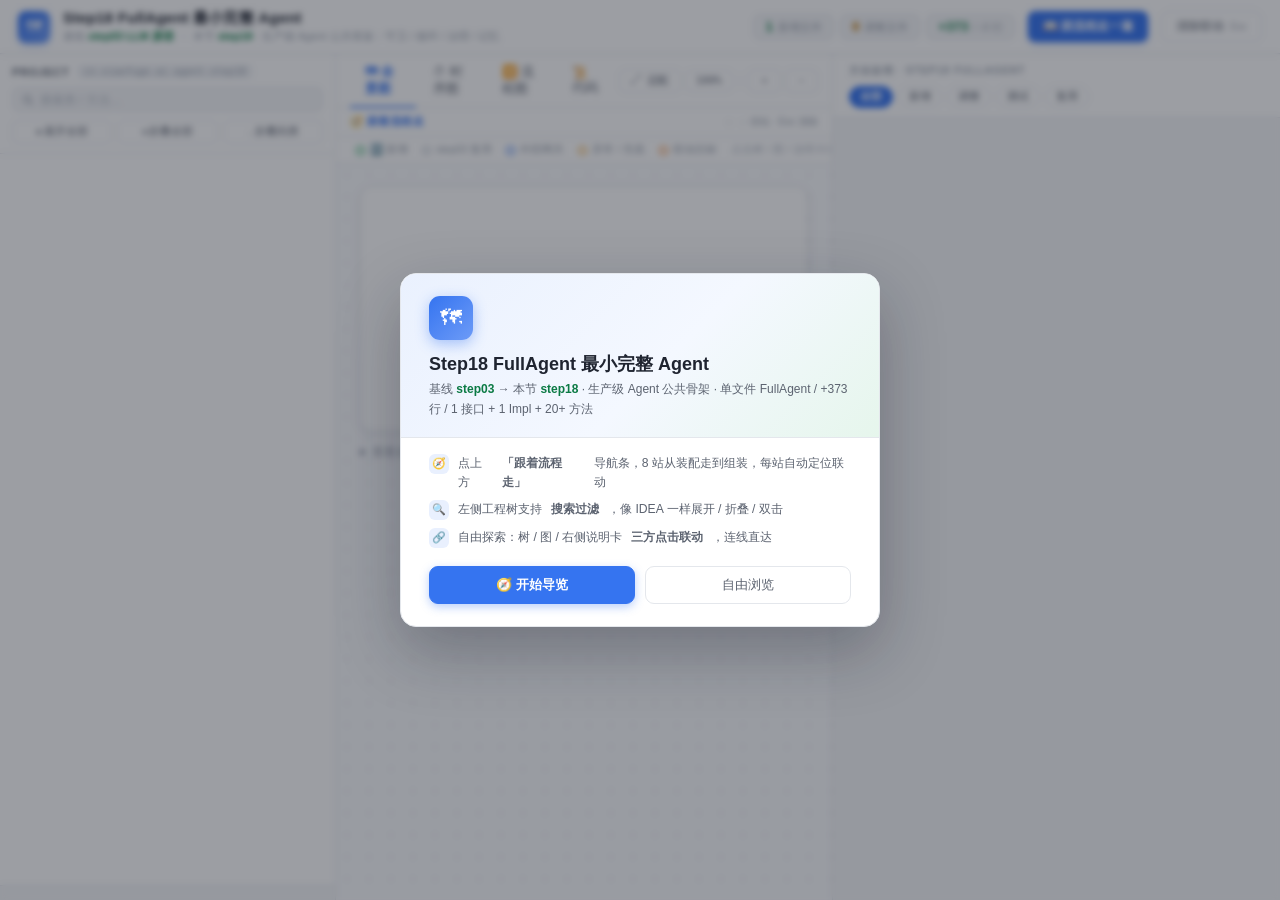
==== docs/code-map/step18-full-agent/step18-full-agent.html @ 9cdf01f9 "feat: 第17节 上下文" ====
<!DOCTYPE html>
<html lang="zh-CN">
<head>
<meta charset="UTF-8">
<meta name="viewport" content="width=device-width, initial-scale=1.0">
<title>Step18 FullAgent · 最小完整 Agent 代码地图</title>
<style>
  :root {
    --bg: #f5f6f8;
    --panel: #ffffff;
    --border: #e4e7ec;
    --border-2: #d3d8e0;
    --text: #1f2430;
    --text-2: #5c6370;
    --text-3: #99a1ad;
    --accent: #3574f0;
    --accent-deep: #2456c4;
    --accent-soft: #e9f0fe;
    --green: #1a9e5c;
    --green-deep: #0b7a44;
    --green-soft: #e6f6ec;
    --amber: #c07a0a;
    --amber-soft: #fdf3e0;
    --gray: #8a93a3;
    --gray-soft: #f1f3f6;
    --red: #d64550;
    --purple: #7a5af8;
    --orange: #f0842c;
    --shadow-sm: 0 1px 2px rgba(16,24,40,.05);
    --shadow-md: 0 2px 10px rgba(16,24,40,.08);
    --tree-w: 336px;
    --doc-w: 448px;
    --mono: "JetBrains Mono", "SF Mono", Menlo, Consolas, monospace;
    --sans: -apple-system, "PingFang SC", "Hiragino Sans GB", "Microsoft YaHei", "Segoe UI", sans-serif;
  }
  * { box-sizing: border-box; margin: 0; padding: 0; }
  html, body { height: 100%; }
  body { font-family: var(--sans); background: var(--bg); color: var(--text);
    font-size: 13px; overflow: hidden; }

  ::-webkit-scrollbar { width: 10px; height: 10px; }
  ::-webkit-scrollbar-track { background: transparent; }
  ::-webkit-scrollbar-thumb { background: #d0d5dd; border-radius: 8px;
    border: 2px solid transparent; background-clip: content-box; }
  ::-webkit-scrollbar-thumb:hover { background: #b9c0ca; border: 2px solid transparent;
    background-clip: content-box; }

  /* ══════════ 顶栏 ══════════ */
  header {
    height: 54px; display: flex; align-items: center; gap: 13px; padding: 0 18px;
    background: var(--panel); border-bottom: 1px solid var(--border);
    box-shadow: var(--shadow-sm); z-index: 60; position: relative;
  }
  .logo {
    width: 32px; height: 32px; border-radius: 8px; flex: none;
    background: linear-gradient(135deg, #3574f0 0%, #6d9bf7 100%);
    display: flex; align-items: center; justify-content: center; color: #fff; font-size: 16px;
    box-shadow: 0 2px 6px rgba(53,116,240,.35);
  }
  .title-block h1 { font-size: 15px; font-weight: 700; letter-spacing: .2px; line-height: 1.2; }
  .title-block p { font-size: 11px; color: var(--text-3); margin-top: 2px; }
  .title-block p b { color: var(--green-deep); font-weight: 600; }
  .title-block p i { font-style: normal; color: #c2c8d1; margin: 0 4px; }
  .stats { margin-left: auto; display: flex; align-items: center; gap: 6px; }
  .stat { display: flex; align-items: baseline; gap: 5px; padding: 4px 11px; white-space: nowrap;
    background: var(--bg); border: 1px solid var(--border); border-radius: 7px; }
  .stat .num { font-family: var(--mono); font-size: 12.5px; font-weight: 700; color: var(--green-deep); }
  .stat .num.amber { color: var(--amber); }
  .stat .lbl { font-size: 10.5px; color: var(--text-3); }
  .hbtn {
    font-size: 12px; padding: 6px 14px; border-radius: 7px; cursor: pointer;
    border: 1px solid var(--border); background: var(--panel); color: var(--text-2);
    transition: all .15s; white-space: nowrap; font-family: var(--sans);
  }
  .hbtn:hover { border-color: var(--accent); color: var(--accent); background: var(--accent-soft); }
  .hbtn.primary { background: var(--accent); border-color: var(--accent); color: #fff;
    font-weight: 600; box-shadow: 0 2px 6px rgba(53,116,240,.3); }
  .hbtn.primary:hover { background: var(--accent-deep); border-color: var(--accent-deep); color: #fff; }
  .hbtn .key { opacity: .55; font-size: 10px; margin-left: 3px; }

  /* ══════════ 三栏舞台 ══════════ */
  .stage {
    position: relative; display: grid;
    grid-template-columns: var(--tree-w) minmax(0, 1fr) var(--doc-w);
    height: calc(100% - 54px);
  }
  #linkLayer {
    position: absolute; inset: 0; width: 100%; height: 100%;
    pointer-events: none; z-index: 50; overflow: visible;
  }
  #linkLayer path.lk { fill: none; stroke: url(#lkgrad); stroke-width: 2.2;
    stroke-linecap: round; stroke-dasharray: 6 6; animation: dashmove 1.1s linear infinite;
    filter: drop-shadow(0 1px 2px rgba(53,116,240,.25)); }
  #linkLayer circle.src-dot { fill: var(--accent); stroke: #fff; stroke-width: 1.6; }
  @keyframes dashmove { to { stroke-dashoffset: -12; } }

  /* ══════════ 左侧：IDEA 风格工程树 ══════════ */
  #treePanel { background: var(--panel); border-right: 1px solid var(--border);
    display: flex; flex-direction: column; overflow: hidden; }
  .tree-head { flex: none; padding: 10px 12px 9px; border-bottom: 1px solid var(--border);
    background: var(--panel); }
  .tree-title { display: flex; align-items: center; gap: 7px; font-size: 11px; font-weight: 700;
    color: var(--text-2); letter-spacing: .8px; text-transform: uppercase; }
  .tree-title .proj { font-family: var(--mono); font-size: 10px; letter-spacing: 0;
    text-transform: none; color: var(--text-3); font-weight: 400;
    background: var(--gray-soft); border-radius: 5px; padding: 2px 7px; }
  .tree-search { display: flex; align-items: center; gap: 6px; margin-top: 8px;
    border: 1px solid var(--border); border-radius: 7px; padding: 4.5px 9px;
    background: var(--bg); transition: all .15s; }
  .tree-search:focus-within { border-color: var(--accent); background: #fff;
    box-shadow: 0 0 0 3px rgba(53,116,240,.12); }
  .tree-search svg { flex: none; color: var(--text-3); }
  .tree-search input { flex: 1; min-width: 0; border: none; outline: none; background: transparent;
    font-size: 12px; color: var(--text); font-family: var(--sans); }
  .tree-search input::placeholder { color: #b3bac4; }
  .tree-search .cnt { flex: none; font-family: var(--mono); font-size: 9.5px; color: var(--text-3); }
  .tree-tools { display: flex; gap: 5px; margin-top: 8px; }
  .ttool { flex: 1; text-align: center; font-size: 10.5px; padding: 4px 0; border-radius: 6px;
    border: 1px solid var(--border); background: var(--panel); color: var(--text-2);
    cursor: pointer; transition: all .12s; white-space: nowrap; }
  .ttool:hover { border-color: var(--accent); color: var(--accent); background: var(--accent-soft); }
  .ttool:active { transform: scale(.97); }

  #tree { flex: 1; overflow: auto; padding: 6px 6px 20px; }
  .tnode {
    display: flex; align-items: center; gap: 5px; height: 25px; padding: 0 7px;
    border-radius: 5px; cursor: pointer; user-select: none; color: var(--text);
    line-height: 1; position: relative; font-size: 12px; transition: background .1s;
  }
  .tnode:hover { background: #eef3fa; }
  .tnode.active { background: #d6e5fb; box-shadow: inset 0 0 0 1px #9dbdf2; }
  .tnode.active .name { font-weight: 600; color: #17407e; }
  .chev { flex: none; width: 14px; height: 14px; color: #a2a9b3;
    display: flex; align-items: center; justify-content: center;
    transition: transform .18s ease, color .12s; border-radius: 3px; }
  .chev:hover { background: #dce8fa; color: var(--accent); }
  .chev.hidden { visibility: hidden; pointer-events: none; }
  .tbranch.closed > .tnode .chev { transform: rotate(-90deg); }
  .tbranch { position: relative; }
  .tbranch.fhide { display: none; }
  .tkids-wrap { position: relative; margin-left: 12px; padding-left: 7px;
    display: grid; grid-template-rows: 1fr; transition: grid-template-rows .2s ease; }
  .tkids-wrap::before { content: ''; position: absolute; left: 3px; top: 0; bottom: 4px;
    width: 1px; background: linear-gradient(180deg, #dce1e9 60%, #f0f2f5); }
  .tbranch.closed > .tkids-wrap { grid-template-rows: 0fr; }
  .tkids-inner { overflow: hidden; min-height: 0; }
  .kico { flex: none; width: 15px; height: 15px; display: inline-flex;
    align-items: center; justify-content: center;
    filter: drop-shadow(0 .5px .5px rgba(20,30,50,.12)); }
  .tnode .name { flex: 1 1 auto; min-width: 0; overflow: hidden;
    text-overflow: ellipsis; white-space: nowrap; font-size: 12px; }
  .tnode .name.mono { font-family: var(--mono); font-size: 10.5px; letter-spacing: -.1px; }
  .tnode .name.m-new { color: var(--green-deep); }
  .tnode .name.mod-name { color: var(--amber); }
  .tnode.dim .name, .tnode.dim .name.mono { color: #a5acb6; }
  .tnode .name mark { background: #ffe58a; color: inherit; border-radius: 2px; padding: 0 1px; }
  .tnode .kids-n { flex: none; font-family: var(--mono); font-size: 8.5px; color: #a8afba;
    background: var(--gray-soft); border-radius: 8px; padding: 1.5px 6px; display: none; }
  .tbranch.closed > .tnode .kids-n { display: inline-block; }
  .badge { flex: none; font-size: 9px; font-weight: 600; padding: 1.5px 5.5px;
    border-radius: 4px; line-height: 1.25; letter-spacing: .5px;
    border: 1px solid transparent; }
  .badge.new { color: var(--green-deep); border-color: #b7e3c9; background: #f0faf4; }
  .badge.mod { color: var(--amber); border-color: #eed7ae; background: #fdf8ec; }
  .badge.old { color: #97a0ab; border-color: #d9dde3; background: #f7f8fa; }
  .tree-foot { flex: none; display: flex; align-items: center; gap: 12px;
    padding: 7px 14px; border-top: 1px solid var(--border); background: var(--bg);
    font-size: 10.5px; color: var(--text-2); }
  .tree-foot b { font-family: var(--mono); font-weight: 700; }
  .tree-foot .fn { display: inline-flex; align-items: center; gap: 5px; }
  .tree-foot .fdot { width: 7px; height: 7px; border-radius: 50%; display: inline-block; }

  /* ══════════ 中间：图区 ══════════ */
  #center { display: flex; flex-direction: column; overflow: hidden; background: #fafbfd; }
  .tabs { display: flex; align-items: center; gap: 2px; padding: 0 14px; flex: none;
    background: var(--panel); border-bottom: 1px solid var(--border); }
  .tab { padding: 10px 15px 8px; cursor: pointer; font-size: 12.5px; color: var(--text-2);
    border-bottom: 2px solid transparent; margin-bottom: -1px; transition: color .15s; }
  .tab:hover { color: var(--text); }
  .tab.on { color: var(--accent); border-bottom-color: var(--accent); font-weight: 600; }
  .zctl { margin-left: auto; display: flex; align-items: center; gap: 4px; }
  .zbtn { font-size: 11px; padding: 3.5px 10px; border-radius: 6px; border: 1px solid var(--border);
    background: var(--panel); color: var(--text-2); cursor: pointer; transition: all .12s;
    white-space: nowrap; font-family: var(--mono); }
  .zbtn:hover { border-color: var(--accent); color: var(--accent); background: var(--accent-soft); }
  .zsep { width: 1px; height: 16px; background: var(--border); margin: 0 3px; }

  /* 主线导航条 */
  .rail { display: flex; align-items: center; gap: 10px; padding: 7px 14px; flex: none;
    background: var(--panel); border-bottom: 1px solid var(--border); }
  .rail-cap { flex: none; font-size: 10.5px; font-weight: 700; color: var(--accent);
    letter-spacing: .5px; white-space: nowrap; }
  .rail-steps { display: flex; align-items: center; gap: 5px; overflow-x: auto; flex: 1;
    padding: 2px 0; scrollbar-width: none; }
  .rail-steps::-webkit-scrollbar { display: none; }
  .rstep { display: inline-flex; align-items: center; gap: 5px; padding: 3px 10px 3px 4px;
    border-radius: 999px; border: 1px solid var(--border); background: #fff;
    font-size: 11px; color: var(--text-2); cursor: pointer; white-space: nowrap;
    transition: all .15s; flex: none; }
  .rstep:hover { border-color: var(--accent); color: var(--accent); }
  .rstep .rs-n { width: 16px; height: 16px; border-radius: 50%; flex: none;
    background: var(--gray-soft); color: var(--text-2); font-size: 9.5px; font-weight: 700;
    display: flex; align-items: center; justify-content: center; font-family: var(--mono);
    transition: all .15s; }
  .rstep.cur { border-color: var(--accent); background: var(--accent-soft);
    color: var(--accent-deep); font-weight: 600;
    box-shadow: 0 1px 4px rgba(53,116,240,.18); }
  .rstep.cur .rs-n { background: var(--accent); color: #fff; }
  .rstep.done .rs-n { background: #d3e3fb; color: var(--accent); }
  .rail-hint { flex: none; font-size: 10px; color: var(--text-3); white-space: nowrap; }

  /* 图例 */
  .legend { display: flex; align-items: center; gap: 14px; padding: 6px 20px; flex: none;
    background: var(--panel); border-bottom: 1px solid var(--border);
    font-size: 10.5px; color: var(--text-3); white-space: nowrap; overflow-x: auto; }
  .legend i { font-style: normal; display: inline-flex; align-items: center; gap: 5px; }
  .legend .dot { width: 9px; height: 9px; border-radius: 3px; display: inline-block; flex: none; }
  .legend .lg-esc { margin-left: auto; color: #b6bdc7; }

  .diagram-wrap { flex: 1; overflow: auto; padding: 22px 24px 44px; display: none;
    background-image: radial-gradient(var(--border-2) 1px, transparent 1px);
    background-size: 22px 22px; }
  .diagram-wrap.on { display: block; }
  .mermaid-box { background: var(--panel); border: 1px solid var(--border);
    border-radius: 12px; padding: 26px; min-width: fit-content;
    box-shadow: var(--shadow-md); position: relative; }
  .mermaid-box svg { display: block; height: auto; }
  details.src { margin-top: 14px; max-width: 900px; }
  details.src summary { cursor: pointer; font-size: 11.5px; color: var(--text-3); }
  details.src summary:hover { color: var(--text-2); }
  details.src pre {
    margin-top: 8px; background: var(--panel); border: 1px solid var(--border);
    border-radius: 10px; padding: 14px 16px; font-family: var(--mono); font-size: 11px;
    line-height: 1.6; overflow: auto; color: #3c434d; box-shadow: var(--shadow-sm);
  }
  .box-err { padding: 40px; color: var(--red); }

  /* ══════════ 代码页签 ══════════ */
  .code-head { background: var(--panel); border: 1px solid var(--border); border-bottom: none;
    border-radius: 10px 10px 0 0; padding: 8px 16px; font-size: 12px; color: var(--text-2);
    font-family: var(--mono); max-width: 1020px; }
  .code-head b { color: var(--text); }
  .code-panel { background: #fff; border: 1px solid var(--border); border-radius: 0 0 10px 10px;
    max-width: 1020px; overflow: auto; font-family: var(--mono); font-size: 12px; line-height: 1.65;
    box-shadow: var(--shadow-sm); padding: 6px 0 10px; }
  .cline { display: flex; cursor: pointer; transition: background .1s; }
  .cline:hover { background: #f4f8ff; }
  .cline .ln { flex: none; width: 48px; text-align: right; padding-right: 14px; color: #b3bcc9;
    user-select: none; font-size: 10.5px; line-height: inherit; }
  .cline .cc { white-space: pre; padding-right: 20px; }
  .cline.hl { background: #fff0e6 !important; box-shadow: inset 3px 0 0 var(--orange); }
  .cline.hl2 { background: #fdf4ec !important; }
  .cline.anchor .cc::after { content: ' ⟂'; color: #d1490b; font-weight: 700; font-size: 10px; }
  .j-kw { color: #0033b3; font-weight: 600; }
  .j-str { color: #067d17; }
  .j-com { color: #8c8c8c; font-style: italic; }
  .j-num { color: #1750eb; }
  .j-ann { color: #9e880d; }
  .j-fn { color: #6a3fbf; }
  .j-cls { color: #303a4a; font-weight: 600; }

  /* 联动高亮：主目标（实心橙）与次目标（虚线呼吸） */
  .mermaid-box g.hl > rect, .mermaid-box g.hl > polygon, .mermaid-box g.hl > circle, .mermaid-box g.hl > ellipse {
    fill: #fff0e6 !important; stroke: var(--orange) !important; stroke-width: 2.6px !important; }
  .mermaid-box text.hl-text, .mermaid-box g.hl text { fill: #d1490b !important; font-weight: 700 !important; }
  .mermaid-box g.hl foreignObject div, .mermaid-box g.hl foreignObject span { color: #d1490b !important; font-weight: 700 !important; }
  .mermaid-box g.hl.actor > rect.basic.label-container {
    fill: #ffdfc8 !important; stroke: var(--orange) !important; stroke-width: 3px !important; }
  .mermaid-box g.hl2 > rect, .mermaid-box g.hl2 > polygon, .mermaid-box g.hl2 > circle, .mermaid-box g.hl2 > ellipse,
  .mermaid-box g.hl2.actor > rect.basic.label-container {
    stroke: #f0a56c !important; stroke-width: 2px !important;
    stroke-dasharray: 5 4 !important;
    animation: hlpulse 1.6s ease-in-out infinite; }
  @keyframes hlpulse { 0%,100% { filter: drop-shadow(0 0 0 rgba(240,132,44,0)); }
    50% { filter: drop-shadow(0 0 4px rgba(240,132,44,.55)); } }

  .load-msg { text-align: center; color: var(--text-3); padding: 70px 0; font-size: 12.5px; }
  .spin { width: 22px; height: 22px; margin: 0 auto 12px; border-radius: 50%;
    border: 2.5px solid var(--border-2); border-top-color: var(--accent);
    animation: rot .8s linear infinite; }
  @keyframes rot { to { transform: rotate(360deg); } }

  /* ══════════ 右侧：变更说明 ══════════ */
  #docPanel { background: var(--bg); border-left: 1px solid var(--border); overflow: hidden;
    display: flex; flex-direction: column; }
  .doc-head { flex: none; padding: 10px 16px 9px; border-bottom: 1px solid var(--border);
    background: var(--panel); }
  .doc-head .cap { font-size: 10px; font-weight: 700; color: var(--text-3);
    letter-spacing: 1.2px; text-transform: uppercase; }
  .doc-chips { display: flex; gap: 5px; margin-top: 8px; }
  .dchip { font-size: 10.5px; padding: 3px 10px; border-radius: 999px; cursor: pointer;
    border: 1px solid var(--border); background: var(--panel); color: var(--text-2);
    transition: all .12s; white-space: nowrap; }
  .dchip:hover { border-color: var(--accent); color: var(--accent); }
  .dchip.on { background: var(--accent); border-color: var(--accent); color: #fff; font-weight: 600; }
  #docs { flex: 1; overflow: auto; padding: 12px 14px 30px; }
  .doc { border: 1px solid var(--border); border-radius: 10px; padding: 13px 15px 12px;
    margin-bottom: 11px; background: var(--panel); box-shadow: var(--shadow-sm);
    position: relative; cursor: pointer; transition: border-color .15s, box-shadow .15s; }
  .doc::before { content: ''; position: absolute; left: -1px; top: 12px; bottom: 12px;
    width: 3px; border-radius: 3px; background: var(--dc, var(--border-2)); }
  .doc:hover { box-shadow: var(--shadow-md); border-color: var(--border-2); }
  .doc.active { border-color: var(--accent); box-shadow: 0 0 0 3px rgba(53,116,240,.16), var(--shadow-md);
    scroll-margin-top: 8px; }
  .doc h3 { font-size: 13px; font-weight: 650; margin-bottom: 4px; display: flex;
    align-items: center; gap: 8px; line-height: 1.35; }
  .doc .file { font-family: var(--mono); font-size: 10px; color: var(--accent-deep);
    background: var(--accent-soft); border-radius: 6px; padding: 3px 8px;
    margin-bottom: 9px; word-break: break-all; line-height: 1.5; }
  .doc ul { padding-left: 17px; color: #3c434d; line-height: 1.72; font-size: 12.2px; }
  .doc ul li { margin-bottom: 4px; }
  .doc ul li::marker { color: var(--dc, var(--text-3)); }
  .doc ul li b { color: var(--text); }
  .doc code { font-family: var(--mono); font-size: 11px; background: var(--gray-soft);
    border: 1px solid var(--border); padding: 1px 5px; border-radius: 4px; color: #953800; }
  .doc h3 .pin { margin-left: auto; flex: none; font-size: 9.5px; font-weight: 500;
    color: #b6bdc7; letter-spacing: .3px; opacity: 0; transition: opacity .15s; white-space: nowrap; }
  .doc:hover h3 .pin { opacity: 1; }

  /* ══════════ 导览卡片 ══════════ */
  .tour {
    position: fixed; left: 50%; bottom: 18px; transform: translate(-50%, 16px);
    width: min(560px, calc(100vw - 48px)); z-index: 90;
    background: #fff; border: 1px solid var(--border-2); border-radius: 14px;
    box-shadow: 0 12px 40px rgba(16,24,40,.18), 0 2px 8px rgba(16,24,40,.08);
    padding: 14px 18px 12px; opacity: 0; pointer-events: none;
    transition: opacity .25s, transform .25s;
  }
  .tour.show { opacity: 1; pointer-events: auto; transform: translate(-50%, 0); }
  .tour .t-top { display: flex; align-items: center; gap: 8px; }
  .tour .t-eyebrow { font-size: 10px; font-weight: 700; letter-spacing: 1px; color: var(--accent);
    text-transform: uppercase; }
  .tour .t-num { margin-left: auto; font-family: var(--mono); font-size: 10.5px; color: var(--text-3); }
  .tour .t-close { flex: none; width: 22px; height: 22px; border-radius: 6px; display: flex;
    align-items: center; justify-content: center; color: var(--text-3); cursor: pointer;
    font-size: 13px; line-height: 1; }
  .tour .t-close:hover { background: var(--gray-soft); color: var(--text); }
  .tour h4 { font-size: 14px; font-weight: 700; margin: 6px 0 4px; }
  .tour p { font-size: 12.2px; color: var(--text-2); line-height: 1.65; }
  .tour .t-dots { display: flex; gap: 5px; margin: 10px 0 2px; }
  .tour .t-dots i { width: 100%; height: 3px; border-radius: 2px; background: #e7eaf0; cursor: pointer;
    transition: background .2s; flex: 1; }
  .tour .t-dots i.done { background: #b9d3f2; }
  .tour .t-dots i.cur { background: var(--accent); }
  .tour .t-ctrl { display: flex; align-items: center; gap: 8px; margin-top: 10px; }
  .tour .t-btn { font-size: 12px; padding: 6px 16px; border-radius: 7px; cursor: pointer;
    border: 1px solid var(--border); background: var(--panel); color: var(--text-2); transition: all .12s;
    font-family: var(--sans); }
  .tour .t-btn:hover { border-color: var(--accent); color: var(--accent); background: var(--accent-soft); }
  .tour .t-btn.primary { background: var(--accent); border-color: var(--accent); color: #fff;
    box-shadow: 0 2px 6px rgba(53,116,240,.3); }
  .tour .t-btn.primary:hover { background: var(--accent-deep); color: #fff; }
  .tour .t-hintline { font-size: 10.5px; color: var(--text-3); margin-left: auto; }

  /* ══════════ 欢迎浮层 ══════════ */
  .welcome-mask { position: fixed; inset: 0; z-index: 100; background: rgba(20,26,36,.42);
    backdrop-filter: blur(3px); display: flex; align-items: center; justify-content: center;
    transition: opacity .3s; }
  .welcome-mask.hide { opacity: 0; pointer-events: none; }
  .welcome { width: min(480px, calc(100vw - 40px)); background: #fff; border-radius: 16px;
    box-shadow: 0 24px 64px rgba(16,24,40,.3); padding: 0 28px 22px; text-align: left;
    border: 1px solid var(--border); overflow: hidden; }
  .welcome .w-hero { margin: 0 -28px; padding: 22px 28px 18px;
    background: linear-gradient(135deg, #eaf1fe 0%, #f4f8ff 55%, #e6f6ec 100%);
    border-bottom: 1px solid var(--border); }
  .welcome .w-logo { width: 44px; height: 44px; border-radius: 11px;
    background: linear-gradient(135deg, #3574f0, #6d9bf7); display: flex; align-items: center;
    justify-content: center; font-size: 22px; color: #fff; box-shadow: 0 4px 14px rgba(53,116,240,.4);
    margin-bottom: 12px; }
  .welcome h2 { font-size: 18px; font-weight: 750; }
  .welcome .w-sub { font-size: 12px; color: var(--text-2); margin-top: 4px; line-height: 1.6; }
  .welcome .w-sub b { color: var(--green-deep); }
  .welcome ul { list-style: none; display: grid; gap: 8px; margin: 16px 0 18px; }
  .welcome ul li { display: flex; gap: 9px; font-size: 12.2px; color: var(--text-2); line-height: 1.55; }
  .welcome ul li .wi { flex: none; width: 20px; height: 20px; border-radius: 6px; background: var(--accent-soft);
    color: var(--accent); display: flex; align-items: center; justify-content: center; font-size: 11px; font-weight: 700; }
  .welcome .w-btns { display: flex; gap: 10px; }
  .welcome .w-btn { flex: 1; text-align: center; font-size: 13px; padding: 9px 0; border-radius: 9px;
    cursor: pointer; border: 1px solid var(--border); background: var(--panel); color: var(--text-2);
    transition: all .12s; }
  .welcome .w-btn:hover { border-color: var(--accent); color: var(--accent); background: var(--accent-soft); }
  .welcome .w-btn.primary { background: var(--accent); border-color: var(--accent); color: #fff;
    font-weight: 600; box-shadow: 0 3px 10px rgba(53,116,240,.35); }
  .welcome .w-btn.primary:hover { background: var(--accent-deep); }

  /* 导览模式时联动高亮更强 */
  body.touring .tnode.active { background: #c8dffa; box-shadow: inset 0 0 0 1.5px #86b0ec; }
  body.touring .rstep.cur { transform: scale(1.04); }
</style>
</head>
<body>
<!-- MAP-META：生成时替换以下元信息 —— <title>、h1、副标题基线、stats 三个数字、
     welcome 的 w-sub 与列表、tree-head 的 .proj 包名、doc-head 的 .cap 说明标题 -->
<header>
  <div class="logo">🗺</div>
  <div class="title-block">
    <h1>Step18 FullAgent 最小完整 Agent</h1>
    <p>基线 <b>step03 LLM 原语</b><i>→</i>本节 <b>step18</b> · 生产级 Agent 公共骨架：守卫 / 循环 / 治理 / 记忆</p>
  </div>
  <div class="stats">
    <div class="stat"><span class="num">1</span><span class="lbl">新增文件</span></div>
    <div class="stat"><span class="num amber">0</span><span class="lbl">调整文件</span></div>
    <div class="stat"><span class="num">+373</span><span class="lbl">/ -0 行</span></div>
  </div>
  <button class="hbtn primary" id="tourBtn">📖 跟流程走一遍</button>
  <button class="hbtn" id="clearBtn">清除联动 <span class="key">Esc</span></button>
</header>

<div class="stage" id="stage">
  <aside id="treePanel">
    <div class="tree-head">
      <div class="tree-title">Project <span class="proj">cn.xiaofuge.ai.agent.step18</span></div>
      <div class="tree-search">
        <svg width="12" height="12" viewBox="0 0 16 16" fill="none"><circle cx="7" cy="7" r="4.6" stroke="currentColor" stroke-width="1.6"/><path d="M10.6 10.6 L14 14" stroke="currentColor" stroke-width="1.6" stroke-linecap="round"/></svg>
        <input id="treeSearch" placeholder="搜索类 / 方法…" spellcheck="false">
        <span class="cnt" id="searchCount"></span>
      </div>
      <div class="tree-tools">
        <div class="ttool" id="btnExpandAll">⊞ 展开全部</div>
        <div class="ttool" id="btnCollapseAll">⊟ 折叠全部</div>
        <div class="ttool" id="btnCollapseMethods">⌄ 折叠到类</div>
      </div>
    </div>
    <div id="tree"></div>
    <div class="tree-foot" id="treeFoot"></div>
  </aside>

  <main id="center">
    <div class="tabs">
      <div class="tab on" data-tab="over">🗺 全景图</div>
      <div class="tab" data-tab="seq">⏱ 时序图</div>
      <div class="tab" data-tab="flow">🔀 流程图</div>
      <div class="tab" data-tab="code">📜 代码</div>
      <div class="zctl">
        <button class="zbtn" data-z="fit" title="缩放到适配面板宽度">⤢ 适配</button>
        <button class="zbtn" data-z="100" title="恢复 100% 原始尺寸">100%</button>
        <div class="zsep"></div>
        <button class="zbtn" data-z="in" title="放大">＋</button>
        <button class="zbtn" data-z="out" title="缩小">－</button>
      </div>
    </div>
    <div class="rail">
      <span class="rail-cap">🧭 跟着流程走</span>
      <div class="rail-steps" id="railSteps"></div>
      <span class="rail-hint">← → 切站 · Esc 清除</span>
    </div>
    <div class="legend">
      <i><span class="dot" style="background:#e6f6ec;border:1.5px solid #17a45f"></span>🆕 新增</i>
      <i><span class="dot" style="background:#f1f3f6;border:1.5px dashed #9aa3af"></span>step03 复用</i>
      <i><span class="dot" style="background:#eaf1fe;border:1.5px solid #3574f0"></span>外部网关</i>
      <i><span class="dot" style="background:#fff4e0;border:1.5px solid #e6a23c"></span>异常 / 兜底</i>
      <i><span class="dot" style="background:#fff0e6;border:1.5px solid #f0842c"></span>联动目标</i>
      <span class="lg-esc">点击树 / 图 / 说明卡任意一处，三方联动</span>
    </div>
    <div class="diagram-wrap on" id="wrap-over">
      <div class="mermaid-box" id="box-over">
        <div class="load-msg"><div class="spin"></div>正在渲染全景图…</div>
      </div>
      <details class="src"><summary>查看全景图 Mermaid 源码</summary><pre id="src-over"></pre></details>
    </div>
    <div class="diagram-wrap" id="wrap-seq">
      <div class="mermaid-box" id="box-seq">
        <div class="load-msg"><div class="spin"></div>正在渲染时序图…</div>
      </div>
      <details class="src"><summary>查看时序图 Mermaid 源码</summary><pre id="src-seq"></pre></details>
    </div>
    <div class="diagram-wrap" id="wrap-flow">
      <div class="mermaid-box" id="box-flow">
        <div class="load-msg"><div class="spin"></div>正在渲染流程图…</div>
      </div>
      <details class="src"><summary>查看流程图 Mermaid 源码</summary><pre id="src-flow"></pre></details>
    </div>
    <div class="diagram-wrap" id="wrap-code">
      <div class="code-head">📄 FullAgent.java · step18 最小完整 Agent · <span id="codeMeta"></span></div>
      <div class="code-panel" id="box-code">
<div class="cline" data-line="1" id="cl-1"><span class="ln">1</span><span class="cc"><span class="j-kw">package</span> cn.xiaofuge.ai.agent.step18;</span></div>
<div class="cline" data-line="2" id="cl-2"><span class="ln">2</span><span class="cc">&nbsp;</span></div>
<div class="cline" data-line="3" id="cl-3"><span class="ln">3</span><span class="cc"><span class="j-kw">import</span> cn.xiaofuge.ai.agent.<span class="j-cls">Agent</span>;</span></div>
<div class="cline" data-line="4" id="cl-4"><span class="ln">4</span><span class="cc"><span class="j-kw">import</span> cn.xiaofuge.ai.agent.step03.<span class="j-cls">ReActAgent</span>;</span></div>
<div class="cline" data-line="5" id="cl-5"><span class="ln">5</span><span class="cc"><span class="j-kw">import</span> cn.xiaofuge.ai.llm.<span class="j-cls">ChatModel</span>;</span></div>
<div class="cline" data-line="6" id="cl-6"><span class="ln">6</span><span class="cc"><span class="j-kw">import</span> cn.xiaofuge.ai.llm.<span class="j-cls">ChatResponse</span>;</span></div>
<div class="cline" data-line="7" id="cl-7"><span class="ln">7</span><span class="cc"><span class="j-kw">import</span> cn.xiaofuge.ai.llm.<span class="j-cls">Json</span>;</span></div>
<div class="cline" data-line="8" id="cl-8"><span class="ln">8</span><span class="cc"><span class="j-kw">import</span> cn.xiaofuge.ai.llm.<span class="j-cls">Message</span>;</span></div>
<div class="cline" data-line="9" id="cl-9"><span class="ln">9</span><span class="cc"><span class="j-kw">import</span> cn.xiaofuge.ai.llm.<span class="j-cls">ToolCall</span>;</span></div>
<div class="cline" data-line="10" id="cl-10"><span class="ln">10</span><span class="cc">&nbsp;</span></div>
<div class="cline" data-line="11" id="cl-11"><span class="ln">11</span><span class="cc"><span class="j-kw">import</span> java.time.<span class="j-cls">LocalDateTime</span>;</span></div>
<div class="cline" data-line="12" id="cl-12"><span class="ln">12</span><span class="cc"><span class="j-kw">import</span> java.time.format.<span class="j-cls">DateTimeFormatter</span>;</span></div>
<div class="cline" data-line="13" id="cl-13"><span class="ln">13</span><span class="cc"><span class="j-kw">import</span> java.util.<span class="j-cls">ArrayList</span>;</span></div>
<div class="cline" data-line="14" id="cl-14"><span class="ln">14</span><span class="cc"><span class="j-kw">import</span> java.util.<span class="j-cls">LinkedHashMap</span>;</span></div>
<div class="cline" data-line="15" id="cl-15"><span class="ln">15</span><span class="cc"><span class="j-kw">import</span> java.util.<span class="j-cls">List</span>;</span></div>
<div class="cline" data-line="16" id="cl-16"><span class="ln">16</span><span class="cc"><span class="j-kw">import</span> java.util.<span class="j-cls">Map</span>;</span></div>
<div class="cline" data-line="17" id="cl-17"><span class="ln">17</span><span class="cc"><span class="j-kw">import</span> java.util.regex.<span class="j-cls">Matcher</span>;</span></div>
<div class="cline" data-line="18" id="cl-18"><span class="ln">18</span><span class="cc"><span class="j-kw">import</span> java.util.regex.<span class="j-cls">Pattern</span>;</span></div>
<div class="cline" data-line="19" id="cl-19"><span class="ln">19</span><span class="cc">&nbsp;</span></div>
<div class="cline" data-line="20" id="cl-20"><span class="ln">20</span><span class="cc">/**</span></div>
<div class="cline" data-line="21" id="cl-21"><span class="ln">21</span><span class="cc"> * <span class="j-cls">Step18</span> · 最小完整 <span class="j-cls">Agent</span>。</span></div>
<div class="cline" data-line="22" id="cl-22"><span class="ln">22</span><span class="cc"> * &lt;p&gt;</span></div>
<div class="cline" data-line="23" id="cl-23"><span class="ln">23</span><span class="cc"> * 一个 <span class="j-fn">chat</span>(input) 调用代表一个用户回合（turn），核心生命周期是：</span></div>
<div class="cline" data-line="24" id="cl-24"><span class="ln">24</span><span class="cc"> *</span></div>
<div class="cline" data-line="25" id="cl-25"><span class="ln">25</span><span class="cc"> * &lt;pre&gt;</span></div>
<div class="cline" data-line="26" id="cl-26"><span class="ln">26</span><span class="cc"> * 输入守卫 → 组装上下文 → 标准工具协议循环 → 输出守卫 → 回写历史 → 按需压缩</span></div>
<div class="cline" data-line="27" id="cl-27"><span class="ln">27</span><span class="cc"> * &lt;/pre&gt;</span></div>
<div class="cline" data-line="28" id="cl-28"><span class="ln">28</span><span class="cc"> *</span></div>
<div class="cline" data-line="29" id="cl-29"><span class="ln">29</span><span class="cc"> * &lt;p&gt;模型不通过手写 <span class="j-cls">JSON</span> 表达“要调用哪个工具”，而是每次请求都收到</span></div>
<div class="cline" data-line="30" id="cl-30"><span class="ln">30</span><span class="cc"> * {<span class="j-ann">@code</span> tools} <span class="j-cls">Schema</span>；模型返回结构化 {<span class="j-ann">@code</span> tool_calls}，宿主执行后用</span></div>
<div class="cline" data-line="31" id="cl-31"><span class="ln">31</span><span class="cc"> * {<span class="j-ann">@code</span> role=tool + tool_call_id} 原样回填。这样保留了“谁请求调用、</span></div>
<div class="cline" data-line="32" id="cl-32"><span class="ln">32</span><span class="cc"> * 结果属于哪次调用”的协议关系，与 <span class="j-cls">OpenAI</span> 兼容接口和现代 <span class="j-cls">Agent</span> <span class="j-cls">Harness</span> 一致。</span></div>
<div class="cline" data-line="33" id="cl-33"><span class="ln">33</span><span class="cc"> *</span></div>
<div class="cline" data-line="34" id="cl-34"><span class="ln">34</span><span class="cc"> * &lt;p&gt;状态被拆成三类：{<span class="j-ann">@link</span> #lastTrace} 是当前回合的可观测事件；</span></div>
<div class="cline" data-line="35" id="cl-35"><span class="ln">35</span><span class="cc"> * {<span class="j-ann">@code</span> history} 是跨轮对话摘要级上下文；{<span class="j-ann">@code</span> memory} 是模型可通过</span></div>
<div class="cline" data-line="36" id="cl-36"><span class="ln">36</span><span class="cc"> * 工具读写的结构化事实。它们解决的问题不同，不能互相替代。</span></div>
<div class="cline" data-line="37" id="cl-37"><span class="ln">37</span><span class="cc"> *</span></div>
<div class="cline" data-line="38" id="cl-38"><span class="ln">38</span><span class="cc"> * &lt;p&gt;教学简化：memory 是进程内 <span class="j-cls">KV</span>，压缩阈值按消息数估算，敏感词用正则。</span></div>
<div class="cline" data-line="39" id="cl-39"><span class="ln">39</span><span class="cc"> * 生产系统应替换为持久化记忆、真实 token 计数和专业安全/审批组件。</span></div>
<div class="cline" data-line="40" id="cl-40"><span class="ln">40</span><span class="cc"> */</span></div>
<div class="cline" data-line="41" id="cl-41"><span class="ln">41</span><span class="cc"><span class="j-kw">public</span> <span class="j-kw">interface</span> <span class="j-cls">FullAgent</span> <span class="j-kw">extends</span> <span class="j-cls">Agent</span> {</span></div>
<div class="cline" data-line="42" id="cl-42"><span class="ln">42</span><span class="cc">&nbsp;</span></div>
<div class="cline" data-line="43" id="cl-43"><span class="ln">43</span><span class="cc">    /** 单回合模型请求和工具执行的总步数上界，防止模型陷入无限工具调用。 */</span></div>
<div class="cline" data-line="44" id="cl-44"><span class="ln">44</span><span class="cc">    <span class="j-kw">int</span> <span class="j-cls">MAX_STEPS</span> = <span class="j-num">5</span>;</span></div>
<div class="cline" data-line="45" id="cl-45"><span class="ln">45</span><span class="cc">&nbsp;</span></div>
<div class="cline" data-line="46" id="cl-46"><span class="ln">46</span><span class="cc">    /** 模型前输入守卫阈值；超限输入直接拒绝，不消耗模型预算。 */</span></div>
<div class="cline" data-line="47" id="cl-47"><span class="ln">47</span><span class="cc">    <span class="j-kw">int</span> <span class="j-cls">MAX_INPUT_LEN</span> = <span class="j-num">300</span>;</span></div>
<div class="cline" data-line="48" id="cl-48"><span class="ln">48</span><span class="cc">&nbsp;</span></div>
<div class="cline" data-line="49" id="cl-49"><span class="ln">49</span><span class="cc">    /** 跨轮历史消息条数阈值；超过后把较旧轮次压缩成一段摘要。 */</span></div>
<div class="cline" data-line="50" id="cl-50"><span class="ln">50</span><span class="cc">    <span class="j-kw">int</span> <span class="j-cls">COMPACT_THRESHOLD</span> = <span class="j-num">10</span>;</span></div>
<div class="cline" data-line="51" id="cl-51"><span class="ln">51</span><span class="cc">&nbsp;</span></div>
<div class="cline" data-line="52" id="cl-52"><span class="ln">52</span><span class="cc">    /** 压缩时原样保留的最近消息数，保证最新任务状态不被摘要失真。 */</span></div>
<div class="cline" data-line="53" id="cl-53"><span class="ln">53</span><span class="cc">    <span class="j-kw">int</span> <span class="j-cls">KEEP_RECENT</span> = <span class="j-num">4</span>;</span></div>
<div class="cline" data-line="54" id="cl-54"><span class="ln">54</span><span class="cc">&nbsp;</span></div>
<div class="cline" data-line="55" id="cl-55"><span class="ln">55</span><span class="cc">    /**</span></div>
<div class="cline" data-line="56" id="cl-56"><span class="ln">56</span><span class="cc">     * 当前回合内保留最近 <span class="j-cls">N</span> 条工具观察；更早的可重取结果清成占位符。</span></div>
<div class="cline" data-line="57" id="cl-57"><span class="ln">57</span><span class="cc">     * 清理内容但不删除消息，避免破坏 <span class="j-fn">assistant</span>(tool_calls) 与 tool 的配对。</span></div>
<div class="cline" data-line="58" id="cl-58"><span class="ln">58</span><span class="cc">     */</span></div>
<div class="cline" data-line="59" id="cl-59"><span class="ln">59</span><span class="cc">    <span class="j-kw">int</span> <span class="j-cls">KEEP_TOOL_RESULTS</span> = <span class="j-num">2</span>;</span></div>
<div class="cline" data-line="60" id="cl-60"><span class="ln">60</span><span class="cc">&nbsp;</span></div>
<div class="cline" data-line="61" id="cl-61"><span class="ln">61</span><span class="cc">    <span class="j-kw">class</span> <span class="j-cls">Impl</span> <span class="j-kw">implements</span> <span class="j-cls">FullAgent</span> {</span></div>
<div class="cline" data-line="62" id="cl-62"><span class="ln">62</span><span class="cc">&nbsp;</span></div>
<div class="cline" data-line="63" id="cl-63"><span class="ln">63</span><span class="cc">        /**</span></div>
<div class="cline" data-line="64" id="cl-64"><span class="ln">64</span><span class="cc">         * 稳定系统提示词只约定行为和工具使用边界。</span></div>
<div class="cline" data-line="65" id="cl-65"><span class="ln">65</span><span class="cc">         * 工具名、参数结构和必填项放在 <span class="j-fn">toolSchemas</span>() 中，</span></div>
<div class="cline" data-line="66" id="cl-66"><span class="ln">66</span><span class="cc">         * 避免在提示词里维护第二份容易过期的工具清单。</span></div>
<div class="cline" data-line="67" id="cl-67"><span class="ln">67</span><span class="cc">         */</span></div>
<div class="cline" data-line="68" id="cl-68"><span class="ln">68</span><span class="cc">        <span class="j-kw">private</span> <span class="j-kw">static</span> <span class="j-kw">final</span> <span class="j-cls">String</span> <span class="j-cls">SYSTEM_PROMPT</span> = <span class="j-str">""</span><span class="j-str">"</span></span></div>
<div class="cline" data-line="69" id="cl-69"><span class="ln">69</span><span class="cc">                你是 <span class="j-cls">ToyAgent</span> 综合智能体。</span></div>
<div class="cline" data-line="70" id="cl-70"><span class="ln">70</span><span class="cc">                小事闲聊时直接回答；需要外部状态、计算或持久记忆时调用工具。</span></div>
<div class="cline" data-line="71" id="cl-71"><span class="ln">71</span><span class="cc">                用户说出可跨轮使用的稳定事实时，用 memory 工具保存。</span></div>
<div class="cline" data-line="72" id="cl-72"><span class="ln">72</span><span class="cc">                回答用户事实前，先用 memory 读取，不要凭历史猜测。</span></div>
<div class="cline" data-line="73" id="cl-73"><span class="ln">73</span><span class="cc">                工具观察只用于支持回答，不要向用户复述原始日志。</span></div>
<div class="cline" data-line="74" id="cl-74"><span class="ln">74</span><span class="cc">                <span class="j-str">""</span><span class="j-str">";</span></span></div>
<div class="cline" data-line="75" id="cl-75"><span class="ln">75</span><span class="cc">&nbsp;</span></div>
<div class="cline" data-line="76" id="cl-76"><span class="ln">76</span><span class="cc">        /**</span></div>
<div class="cline" data-line="77" id="cl-77"><span class="ln">77</span><span class="cc">         * 压缩提示词决定“丢什么、留什么”。这里偏向保留任务状态和关键事实，</span></div>
<div class="cline" data-line="78" id="cl-78"><span class="ln">78</span><span class="cc">         * 丢弃寒暄和可重新获取的细节；摘要是有损操作，必须可评测。</span></div>
<div class="cline" data-line="79" id="cl-79"><span class="ln">79</span><span class="cc">         */</span></div>
<div class="cline" data-line="80" id="cl-80"><span class="ln">80</span><span class="cc">        <span class="j-kw">private</span> <span class="j-kw">static</span> <span class="j-kw">final</span> <span class="j-cls">String</span> <span class="j-cls">COMPACT_PROMPT</span> = <span class="j-str">""</span><span class="j-str">"</span></span></div>
<div class="cline" data-line="81" id="cl-81"><span class="ln">81</span><span class="cc">                压缩以下 <span class="j-cls">Agent</span> 会话。保留：目标、决定、稳定事实、已完成步骤、</span></div>
<div class="cline" data-line="82" id="cl-82"><span class="ln">82</span><span class="cc">                失败原因、当前状态和下一步。丢弃寒暄和可重新获取的细节。</span></div>
<div class="cline" data-line="83" id="cl-83"><span class="ln">83</span><span class="cc">                不确定的信息标为 <span class="j-cls">UNVERIFIED</span>。直接输出简洁摘要。</span></div>
<div class="cline" data-line="84" id="cl-84"><span class="ln">84</span><span class="cc">                <span class="j-str">""</span><span class="j-str">";</span></span></div>
<div class="cline" data-line="85" id="cl-85"><span class="ln">85</span><span class="cc">&nbsp;</span></div>
<div class="cline" data-line="86" id="cl-86"><span class="ln">86</span><span class="cc">        /** 教学用输入/输出敏感词；生产环境应使用专业安全服务和工具审批策略。 */</span></div>
<div class="cline" data-line="87" id="cl-87"><span class="ln">87</span><span class="cc">        <span class="j-kw">private</span> <span class="j-kw">static</span> <span class="j-kw">final</span> <span class="j-cls">Pattern</span> <span class="j-cls">SENSITIVE</span> = <span class="j-cls">Pattern</span>.<span class="j-fn">compile</span>(</span></div>
<div class="cline" data-line="88" id="cl-88"><span class="ln">88</span><span class="cc">                <span class="j-str">"hack|攻击|爆破|破解|密码"</span>, <span class="j-cls">Pattern</span>.<span class="j-cls">CASE_INSENSITIVE</span>);</span></div>
<div class="cline" data-line="89" id="cl-89"><span class="ln">89</span><span class="cc">&nbsp;</span></div>
<div class="cline" data-line="90" id="cl-90"><span class="ln">90</span><span class="cc">        /** 可替换的模型网关；<span class="j-cls">Agent</span> 只依赖标准对话和工具协议，不绑定具体厂商。 */</span></div>
<div class="cline" data-line="91" id="cl-91"><span class="ln">91</span><span class="cc">        <span class="j-kw">private</span> <span class="j-kw">final</span> <span class="j-cls">ChatModel</span> model;</span></div>
<div class="cline" data-line="92" id="cl-92"><span class="ln">92</span><span class="cc">&nbsp;</span></div>
<div class="cline" data-line="93" id="cl-93"><span class="ln">93</span><span class="cc">        /** 当前回合的执行轨迹，用于课堂演示、调试和生产审计。 */</span></div>
<div class="cline" data-line="94" id="cl-94"><span class="ln">94</span><span class="cc">        <span class="j-kw">private</span> <span class="j-kw">final</span> <span class="j-cls">List</span>&lt;<span class="j-cls">Map</span>&lt;<span class="j-cls">String</span>, <span class="j-cls">Object</span>&gt;&gt; lastTrace = <span class="j-kw">new</span> <span class="j-cls">ArrayList</span>&lt;&gt;();</span></div>
<div class="cline" data-line="95" id="cl-95"><span class="ln">95</span><span class="cc">&nbsp;</span></div>
<div class="cline" data-line="96" id="cl-96"><span class="ln">96</span><span class="cc">        /**</span></div>
<div class="cline" data-line="97" id="cl-97"><span class="ln">97</span><span class="cc">         * 跨轮对话历史。为了控制上下文，这里只回写每轮最终输入/输出；</span></div>
<div class="cline" data-line="98" id="cl-98"><span class="ln">98</span><span class="cc">         * 中间工具请求和结果保留在当前回合的 messages 中，并由 trace 记录。</span></div>
<div class="cline" data-line="99" id="cl-99"><span class="ln">99</span><span class="cc">         */</span></div>
<div class="cline" data-line="100" id="cl-100"><span class="ln">100</span><span class="cc">        <span class="j-kw">private</span> <span class="j-kw">final</span> <span class="j-cls">List</span>&lt;<span class="j-cls">Message</span>&gt; history = <span class="j-kw">new</span> <span class="j-cls">ArrayList</span>&lt;&gt;();</span></div>
<div class="cline" data-line="101" id="cl-101"><span class="ln">101</span><span class="cc">&nbsp;</span></div>
<div class="cline" data-line="102" id="cl-102"><span class="ln">102</span><span class="cc">        /** 模型驱动的跨轮记忆后端；教学用 <span class="j-cls">Map</span>，生产可替换为文件或数据库，分布式可引入 redis。 */</span></div>
<div class="cline" data-line="103" id="cl-103"><span class="ln">103</span><span class="cc">        <span class="j-kw">private</span> <span class="j-kw">final</span> <span class="j-cls">Map</span>&lt;<span class="j-cls">String</span>, <span class="j-cls">String</span>&gt; memory = <span class="j-kw">new</span> <span class="j-cls">LinkedHashMap</span>&lt;&gt;();</span></div>
<div class="cline" data-line="104" id="cl-104"><span class="ln">104</span><span class="cc">&nbsp;</span></div>
<div class="cline" data-line="105" id="cl-105"><span class="ln">105</span><span class="cc">        <span class="j-kw">public</span> <span class="j-fn">Impl</span>(<span class="j-cls">ChatModel</span> model) {</span></div>
<div class="cline" data-line="106" id="cl-106"><span class="ln">106</span><span class="cc">            <span class="j-kw">this</span>.model = model;</span></div>
<div class="cline" data-line="107" id="cl-107"><span class="ln">107</span><span class="cc">        }</span></div>
<div class="cline" data-line="108" id="cl-108"><span class="ln">108</span><span class="cc">&nbsp;</span></div>
<div class="cline" data-line="109" id="cl-109"><span class="ln">109</span><span class="cc">        <span class="j-ann">@Override</span></span></div>
<div class="cline" data-line="110" id="cl-110"><span class="ln">110</span><span class="cc">        <span class="j-kw">public</span> <span class="j-cls">String</span> <span class="j-fn">name</span>() {</span></div>
<div class="cline" data-line="111" id="cl-111"><span class="ln">111</span><span class="cc">            <span class="j-kw">return</span> <span class="j-str">"Step18 · 最小完整 Agent"</span>;</span></div>
<div class="cline" data-line="112" id="cl-112"><span class="ln">112</span><span class="cc">        }</span></div>
<div class="cline" data-line="113" id="cl-113"><span class="ln">113</span><span class="cc">&nbsp;</span></div>
<div class="cline" data-line="114" id="cl-114"><span class="ln">114</span><span class="cc">        <span class="j-ann">@Override</span></span></div>
<div class="cline" data-line="115" id="cl-115"><span class="ln">115</span><span class="cc">        <span class="j-kw">public</span> <span class="j-cls">String</span> <span class="j-fn">chat</span>(<span class="j-cls">String</span> input) {</span></div>
<div class="cline" data-line="116" id="cl-116"><span class="ln">116</span><span class="cc">            <span class="j-com">// 阶段 1：模型前守卫。低成本规则先执行，被拦截输入不进入 Agent Loop。</span></span></div>
<div class="cline" data-line="117" id="cl-117"><span class="ln">117</span><span class="cc">            lastTrace.<span class="j-fn">clear</span>();</span></div>
<div class="cline" data-line="118" id="cl-118"><span class="ln">118</span><span class="cc">            <span class="j-kw">if</span> (input == <span class="j-kw">null</span> || input.<span class="j-fn">isBlank</span>()) {</span></div>
<div class="cline" data-line="119" id="cl-119"><span class="ln">119</span><span class="cc">                <span class="j-kw">return</span> <span class="j-str">"请输入内容。"</span>;</span></div>
<div class="cline" data-line="120" id="cl-120"><span class="ln">120</span><span class="cc">            }</span></div>
<div class="cline" data-line="121" id="cl-121"><span class="ln">121</span><span class="cc">            <span class="j-kw">if</span> (input.<span class="j-fn">length</span>() &gt; <span class="j-cls">MAX_INPUT_LEN</span>) {</span></div>
<div class="cline" data-line="122" id="cl-122"><span class="ln">122</span><span class="cc">                <span class="j-fn">trace</span>(<span class="j-str">"guard"</span>, <span class="j-str">"输入守卫"</span>, <span class="j-str">"长度 "</span> + input.<span class="j-fn">length</span>() + <span class="j-str">" 超过 "</span> + <span class="j-cls">MAX_INPUT_LEN</span> + <span class="j-str">"，未调用模型。"</span>);</span></div>
<div class="cline" data-line="123" id="cl-123"><span class="ln">123</span><span class="cc">                <span class="j-kw">return</span> <span class="j-str">"输入过长，请精简后重试。"</span>;</span></div>
<div class="cline" data-line="124" id="cl-124"><span class="ln">124</span><span class="cc">            }</span></div>
<div class="cline" data-line="125" id="cl-125"><span class="ln">125</span><span class="cc">            <span class="j-cls">Matcher</span> unsafe = <span class="j-cls">SENSITIVE</span>.<span class="j-fn">matcher</span>(input);</span></div>
<div class="cline" data-line="126" id="cl-126"><span class="ln">126</span><span class="cc">            <span class="j-kw">if</span> (unsafe.<span class="j-fn">find</span>()) {</span></div>
<div class="cline" data-line="127" id="cl-127"><span class="ln">127</span><span class="cc">                <span class="j-fn">trace</span>(<span class="j-str">"guard"</span>, <span class="j-str">"输入守卫"</span>, <span class="j-str">"命中敏感词「"</span> + unsafe.<span class="j-fn">group</span>() + <span class="j-str">"」，未调用模型。"</span>);</span></div>
<div class="cline" data-line="128" id="cl-128"><span class="ln">128</span><span class="cc">                <span class="j-kw">return</span> <span class="j-str">"该请求涉及不安全操作，已被输入守卫拦截。"</span>;</span></div>
<div class="cline" data-line="129" id="cl-129"><span class="ln">129</span><span class="cc">            }</span></div>
<div class="cline" data-line="130" id="cl-130"><span class="ln">130</span><span class="cc">            <span class="j-fn">trace</span>(<span class="j-str">"guard"</span>, <span class="j-str">"输入守卫"</span>, <span class="j-str">"长度和安全检查通过。"</span>);</span></div>
<div class="cline" data-line="131" id="cl-131"><span class="ln">131</span><span class="cc">&nbsp;</span></div>
<div class="cline" data-line="132" id="cl-132"><span class="ln">132</span><span class="cc">            <span class="j-com">// 阶段 2：组装当前回合上下文。系统提示词在前，历史居中，新输入最后。</span></span></div>
<div class="cline" data-line="133" id="cl-133"><span class="ln">133</span><span class="cc">            <span class="j-cls">List</span>&lt;<span class="j-cls">Message</span>&gt; messages = <span class="j-kw">new</span> <span class="j-cls">ArrayList</span>&lt;&gt;();</span></div>
<div class="cline" data-line="134" id="cl-134"><span class="ln">134</span><span class="cc">            messages.<span class="j-fn">add</span>(<span class="j-cls">Message</span>.<span class="j-fn">system</span>(<span class="j-cls">SYSTEM_PROMPT</span>));</span></div>
<div class="cline" data-line="135" id="cl-135"><span class="ln">135</span><span class="cc">            messages.<span class="j-fn">addAll</span>(history);</span></div>
<div class="cline" data-line="136" id="cl-136"><span class="ln">136</span><span class="cc">            messages.<span class="j-fn">add</span>(<span class="j-cls">Message</span>.<span class="j-fn">user</span>(input));</span></div>
<div class="cline" data-line="137" id="cl-137"><span class="ln">137</span><span class="cc">&nbsp;</span></div>
<div class="cline" data-line="138" id="cl-138"><span class="ln">138</span><span class="cc">            <span class="j-com">// 阶段 3：循环推理与工具执行，得到候选答案。</span></span></div>
<div class="cline" data-line="139" id="cl-139"><span class="ln">139</span><span class="cc">            <span class="j-cls">String</span> answer = <span class="j-fn">runAgentLoop</span>(messages);</span></div>
<div class="cline" data-line="140" id="cl-140"><span class="ln">140</span><span class="cc">&nbsp;</span></div>
<div class="cline" data-line="141" id="cl-141"><span class="ln">141</span><span class="cc">            <span class="j-com">// 阶段 4：输出仍不可信，先守卫；再只把最终问答写入跨轮历史。</span></span></div>
<div class="cline" data-line="142" id="cl-142"><span class="ln">142</span><span class="cc">            answer = <span class="j-fn">outputGuard</span>(answer);</span></div>
<div class="cline" data-line="143" id="cl-143"><span class="ln">143</span><span class="cc">            <span class="j-fn">rememberTurn</span>(input, answer);</span></div>
<div class="cline" data-line="144" id="cl-144"><span class="ln">144</span><span class="cc">&nbsp;</span></div>
<div class="cline" data-line="145" id="cl-145"><span class="ln">145</span><span class="cc">            <span class="j-com">// 阶段 5：本轮结束后治理历史，避免下一轮上下文无限增长。</span></span></div>
<div class="cline" data-line="146" id="cl-146"><span class="ln">146</span><span class="cc">            <span class="j-fn">compactHistoryIfNeeded</span>();</span></div>
<div class="cline" data-line="147" id="cl-147"><span class="ln">147</span><span class="cc">            <span class="j-kw">return</span> answer;</span></div>
<div class="cline" data-line="148" id="cl-148"><span class="ln">148</span><span class="cc">        }</span></div>
<div class="cline" data-line="149" id="cl-149"><span class="ln">149</span><span class="cc">&nbsp;</span></div>
<div class="cline" data-line="150" id="cl-150"><span class="ln">150</span><span class="cc">        <span class="j-kw">private</span> <span class="j-cls">String</span> <span class="j-fn">runAgentLoop</span>(<span class="j-cls">List</span>&lt;<span class="j-cls">Message</span>&gt; messages) {</span></div>
<div class="cline" data-line="151" id="cl-151"><span class="ln">151</span><span class="cc">            /*</span></div>
<div class="cline" data-line="152" id="cl-152"><span class="ln">152</span><span class="cc">             * 标准 <span class="j-cls">Agent</span> <span class="j-cls">Loop</span>：</span></div>
<div class="cline" data-line="153" id="cl-153"><span class="ln">153</span><span class="cc">             * <span class="j-num">1.</span> 带 tools 请求模型；</span></div>
<div class="cline" data-line="154" id="cl-154"><span class="ln">154</span><span class="cc">             * <span class="j-num">2.</span> toolCalls 为空，说明模型已给出最终答案；</span></div>
<div class="cline" data-line="155" id="cl-155"><span class="ln">155</span><span class="cc">             * <span class="j-num">3.</span> 不为空时，先原样保存 <span class="j-fn">assistant</span>(tool_calls)，再逐个执行工具；</span></div>
<div class="cline" data-line="156" id="cl-156"><span class="ln">156</span><span class="cc">             * <span class="j-num">4.</span> 每个观察都作为 role=tool 消息、按 tool_call_id 回填；</span></div>
<div class="cline" data-line="157" id="cl-157"><span class="ln">157</span><span class="cc">             * <span class="j-num">5.</span> 继续循环，直到模型收敛或触发 <span class="j-cls">MAX_STEPS</span>。</span></div>
<div class="cline" data-line="158" id="cl-158"><span class="ln">158</span><span class="cc">             *</span></div>
<div class="cline" data-line="159" id="cl-159"><span class="ln">159</span><span class="cc">             * 关键不变量：不能把工具结果改写成普通 user 文本，</span></div>
<div class="cline" data-line="160" id="cl-160"><span class="ln">160</span><span class="cc">             * 也不能删除 <span class="j-fn">assistant</span>(tool_calls) 而单独保留 tool 消息。</span></div>
<div class="cline" data-line="161" id="cl-161"><span class="ln">161</span><span class="cc">             */</span></div>
<div class="cline" data-line="162" id="cl-162"><span class="ln">162</span><span class="cc">            <span class="j-kw">for</span> (<span class="j-kw">int</span> step = <span class="j-num">1</span>; step &lt;= <span class="j-cls">MAX_STEPS</span>; step++) {</span></div>
<div class="cline" data-line="163" id="cl-163"><span class="ln">163</span><span class="cc">                <span class="j-fn">clearOldToolResults</span>(messages);</span></div>
<div class="cline" data-line="164" id="cl-164"><span class="ln">164</span><span class="cc">                <span class="j-cls">ChatResponse</span> response = model.<span class="j-fn">chat</span>(messages, <span class="j-fn">toolSchemas</span>());</span></div>
<div class="cline" data-line="165" id="cl-165"><span class="ln">165</span><span class="cc">                <span class="j-fn">trace</span>(<span class="j-str">"model"</span>, <span class="j-str">"Model "</span> + step,</span></div>
<div class="cline" data-line="166" id="cl-166"><span class="ln">166</span><span class="cc">                        response.<span class="j-fn">content</span>() == <span class="j-kw">null</span> || response.<span class="j-fn">content</span>().<span class="j-fn">isBlank</span>()</span></div>
<div class="cline" data-line="167" id="cl-167"><span class="ln">167</span><span class="cc">                                ? <span class="j-str">"返回 "</span> + response.<span class="j-fn">toolCalls</span>().<span class="j-fn">size</span>() + <span class="j-str">" 个结构化 tool_calls"</span></span></div>
<div class="cline" data-line="168" id="cl-168"><span class="ln">168</span><span class="cc">                                : <span class="j-str">"返回最终文本"</span>);</span></div>
<div class="cline" data-line="169" id="cl-169"><span class="ln">169</span><span class="cc">&nbsp;</span></div>
<div class="cline" data-line="170" id="cl-170"><span class="ln">170</span><span class="cc">                <span class="j-kw">if</span> (response.<span class="j-fn">toolCalls</span>().<span class="j-fn">isEmpty</span>()) {</span></div>
<div class="cline" data-line="171" id="cl-171"><span class="ln">171</span><span class="cc">                    <span class="j-fn">trace</span>(<span class="j-str">"final"</span>, <span class="j-str">"Final Answer"</span>, response.<span class="j-fn">content</span>());</span></div>
<div class="cline" data-line="172" id="cl-172"><span class="ln">172</span><span class="cc">                    <span class="j-kw">return</span> response.<span class="j-fn">content</span>() == <span class="j-kw">null</span> ? <span class="j-str">""</span> : response.<span class="j-fn">content</span>();</span></div>
<div class="cline" data-line="173" id="cl-173"><span class="ln">173</span><span class="cc">                }</span></div>
<div class="cline" data-line="174" id="cl-174"><span class="ln">174</span><span class="cc">&nbsp;</span></div>
<div class="cline" data-line="175" id="cl-175"><span class="ln">175</span><span class="cc">                messages.<span class="j-fn">add</span>(<span class="j-kw">new</span> <span class="j-fn">Message</span>(<span class="j-str">"assistant"</span>, response.<span class="j-fn">content</span>(), response.<span class="j-fn">toolCalls</span>(), <span class="j-kw">null</span>));</span></div>
<div class="cline" data-line="176" id="cl-176"><span class="ln">176</span><span class="cc">                <span class="j-kw">for</span> (<span class="j-cls">ToolCall</span> call : response.<span class="j-fn">toolCalls</span>()) {</span></div>
<div class="cline" data-line="177" id="cl-177"><span class="ln">177</span><span class="cc">                    <span class="j-cls">Map</span>&lt;<span class="j-cls">String</span>, <span class="j-cls">Object</span>&gt; args = <span class="j-fn">parseArguments</span>(call.<span class="j-fn">argumentsJson</span>());</span></div>
<div class="cline" data-line="178" id="cl-178"><span class="ln">178</span><span class="cc">                    <span class="j-fn">trace</span>(<span class="j-str">"tool_call"</span>, <span class="j-str">"ToolCall "</span> + step, call.<span class="j-fn">name</span>() + <span class="j-str">" "</span> + args);</span></div>
<div class="cline" data-line="179" id="cl-179"><span class="ln">179</span><span class="cc">                    <span class="j-cls">String</span> observation = <span class="j-fn">executeTool</span>(call.<span class="j-fn">name</span>(), args);</span></div>
<div class="cline" data-line="180" id="cl-180"><span class="ln">180</span><span class="cc">                    <span class="j-fn">trace</span>(<span class="j-str">"tool_result"</span>, <span class="j-str">"ToolResult "</span> + step, observation);</span></div>
<div class="cline" data-line="181" id="cl-181"><span class="ln">181</span><span class="cc">                    messages.<span class="j-fn">add</span>(<span class="j-cls">Message</span>.<span class="j-fn">tool</span>(call.<span class="j-fn">id</span>(), observation));</span></div>
<div class="cline" data-line="182" id="cl-182"><span class="ln">182</span><span class="cc">                }</span></div>
<div class="cline" data-line="183" id="cl-183"><span class="ln">183</span><span class="cc">            }</span></div>
<div class="cline" data-line="184" id="cl-184"><span class="ln">184</span><span class="cc">            <span class="j-cls">String</span> fused = <span class="j-str">"已达最大步数 "</span> + <span class="j-cls">MAX_STEPS</span> + <span class="j-str">"，循环保险丝熔断。"</span>;</span></div>
<div class="cline" data-line="185" id="cl-185"><span class="ln">185</span><span class="cc">            <span class="j-fn">trace</span>(<span class="j-str">"guard"</span>, <span class="j-str">"保险丝"</span>, fused);</span></div>
<div class="cline" data-line="186" id="cl-186"><span class="ln">186</span><span class="cc">            <span class="j-kw">return</span> fused;</span></div>
<div class="cline" data-line="187" id="cl-187"><span class="ln">187</span><span class="cc">        }</span></div>
<div class="cline" data-line="188" id="cl-188"><span class="ln">188</span><span class="cc">&nbsp;</span></div>
<div class="cline" data-line="189" id="cl-189"><span class="ln">189</span><span class="cc">        /**</span></div>
<div class="cline" data-line="190" id="cl-190"><span class="ln">190</span><span class="cc">         * 宿主工具边界：模型只能给出名字和参数，真实执行权始终在这里。</span></div>
<div class="cline" data-line="191" id="cl-191"><span class="ln">191</span><span class="cc">         * 异常也作为 observation 返回，让模型有机会修正参数或换用工具。</span></div>
<div class="cline" data-line="192" id="cl-192"><span class="ln">192</span><span class="cc">         */</span></div>
<div class="cline" data-line="193" id="cl-193"><span class="ln">193</span><span class="cc">        <span class="j-kw">private</span> <span class="j-cls">String</span> <span class="j-fn">executeTool</span>(<span class="j-cls">String</span> name, <span class="j-cls">Map</span>&lt;<span class="j-cls">String</span>, <span class="j-cls">Object</span>&gt; args) {</span></div>
<div class="cline" data-line="194" id="cl-194"><span class="ln">194</span><span class="cc">            <span class="j-kw">try</span> {</span></div>
<div class="cline" data-line="195" id="cl-195"><span class="ln">195</span><span class="cc">                <span class="j-kw">return</span> <span class="j-kw">switch</span> (name == <span class="j-kw">null</span> ? <span class="j-str">""</span> : name) {</span></div>
<div class="cline" data-line="196" id="cl-196"><span class="ln">196</span><span class="cc">                    <span class="j-kw">case</span> <span class="j-str">"get_weather"</span> -&gt; <span class="j-cls">ReActAgent</span>.<span class="j-cls">MockWeather</span>.<span class="j-fn">query</span>(<span class="j-fn">text</span>(args, <span class="j-str">"city"</span>));</span></div>
<div class="cline" data-line="197" id="cl-197"><span class="ln">197</span><span class="cc">                    <span class="j-kw">case</span> <span class="j-str">"calculator"</span> -&gt; <span class="j-cls">String</span>.<span class="j-fn">valueOf</span>(<span class="j-fn">calc</span>(<span class="j-fn">text</span>(args, <span class="j-str">"expression"</span>)));</span></div>
<div class="cline" data-line="198" id="cl-198"><span class="ln">198</span><span class="cc">                    <span class="j-kw">case</span> <span class="j-str">"get_time"</span> -&gt; <span class="j-cls">LocalDateTime</span>.<span class="j-fn">now</span>()</span></div>
<div class="cline" data-line="199" id="cl-199"><span class="ln">199</span><span class="cc">                            .<span class="j-fn">format</span>(<span class="j-cls">DateTimeFormatter</span>.<span class="j-fn">ofPattern</span>(<span class="j-str">"yyyy-MM-dd HH:mm:ss"</span>));</span></div>
<div class="cline" data-line="200" id="cl-200"><span class="ln">200</span><span class="cc">                    <span class="j-kw">case</span> <span class="j-str">"memory"</span> -&gt; <span class="j-fn">executeMemory</span>(args);</span></div>
<div class="cline" data-line="201" id="cl-201"><span class="ln">201</span><span class="cc">                    <span class="j-kw">default</span> -&gt; <span class="j-str">"未知工具: "</span> + name;</span></div>
<div class="cline" data-line="202" id="cl-202"><span class="ln">202</span><span class="cc">                };</span></div>
<div class="cline" data-line="203" id="cl-203"><span class="ln">203</span><span class="cc">            } <span class="j-kw">catch</span> (<span class="j-cls">Exception</span> exception) {</span></div>
<div class="cline" data-line="204" id="cl-204"><span class="ln">204</span><span class="cc">                <span class="j-kw">return</span> <span class="j-str">"工具执行失败: "</span> + exception.<span class="j-fn">getMessage</span>();</span></div>
<div class="cline" data-line="205" id="cl-205"><span class="ln">205</span><span class="cc">            }</span></div>
<div class="cline" data-line="206" id="cl-206"><span class="ln">206</span><span class="cc">        }</span></div>
<div class="cline" data-line="207" id="cl-207"><span class="ln">207</span><span class="cc">&nbsp;</span></div>
<div class="cline" data-line="208" id="cl-208"><span class="ln">208</span><span class="cc">        /**</span></div>
<div class="cline" data-line="209" id="cl-209"><span class="ln">209</span><span class="cc">         * memory 是模型显式调用的工具，不是启动时无条件注入的全部历史。</span></div>
<div class="cline" data-line="210" id="cl-210"><span class="ln">210</span><span class="cc">         * 模型决定何时写、读什么；宿主决定存储位置和访问规则。</span></div>
<div class="cline" data-line="211" id="cl-211"><span class="ln">211</span><span class="cc">         */</span></div>
<div class="cline" data-line="212" id="cl-212"><span class="ln">212</span><span class="cc">        <span class="j-kw">private</span> <span class="j-cls">String</span> <span class="j-fn">executeMemory</span>(<span class="j-cls">Map</span>&lt;<span class="j-cls">String</span>, <span class="j-cls">Object</span>&gt; args) {</span></div>
<div class="cline" data-line="213" id="cl-213"><span class="ln">213</span><span class="cc">            <span class="j-cls">String</span> command = <span class="j-fn">text</span>(args, <span class="j-str">"command"</span>);</span></div>
<div class="cline" data-line="214" id="cl-214"><span class="ln">214</span><span class="cc">            <span class="j-cls">String</span> key = <span class="j-fn">text</span>(args, <span class="j-str">"key"</span>);</span></div>
<div class="cline" data-line="215" id="cl-215"><span class="ln">215</span><span class="cc">            <span class="j-kw">return</span> <span class="j-kw">switch</span> (command) {</span></div>
<div class="cline" data-line="216" id="cl-216"><span class="ln">216</span><span class="cc">                <span class="j-kw">case</span> <span class="j-str">"write"</span> -&gt; {</span></div>
<div class="cline" data-line="217" id="cl-217"><span class="ln">217</span><span class="cc">                    <span class="j-cls">String</span> value = <span class="j-fn">text</span>(args, <span class="j-str">"value"</span>);</span></div>
<div class="cline" data-line="218" id="cl-218"><span class="ln">218</span><span class="cc">                    <span class="j-kw">if</span> (key.<span class="j-fn">isBlank</span>() || value.<span class="j-fn">isBlank</span>()) {</span></div>
<div class="cline" data-line="219" id="cl-219"><span class="ln">219</span><span class="cc">                        <span class="j-kw">yield</span> <span class="j-str">"工具执行失败: key/value 不能为空"</span>;</span></div>
<div class="cline" data-line="220" id="cl-220"><span class="ln">220</span><span class="cc">                    }</span></div>
<div class="cline" data-line="221" id="cl-221"><span class="ln">221</span><span class="cc">                    memory.<span class="j-fn">put</span>(key, value);</span></div>
<div class="cline" data-line="222" id="cl-222"><span class="ln">222</span><span class="cc">                    <span class="j-kw">yield</span> <span class="j-str">"已保存 "</span> + key + <span class="j-str">"（当前记忆 "</span> + memory.<span class="j-fn">size</span>() + <span class="j-str">" 项）。"</span>;</span></div>
<div class="cline" data-line="223" id="cl-223"><span class="ln">223</span><span class="cc">                }</span></div>
<div class="cline" data-line="224" id="cl-224"><span class="ln">224</span><span class="cc">                <span class="j-kw">case</span> <span class="j-str">"read"</span> -&gt; memory.<span class="j-fn">containsKey</span>(key)</span></div>
<div class="cline" data-line="225" id="cl-225"><span class="ln">225</span><span class="cc">                        ? key + <span class="j-str">"="</span> + memory.<span class="j-fn">get</span>(key)</span></div>
<div class="cline" data-line="226" id="cl-226"><span class="ln">226</span><span class="cc">                        : key + <span class="j-str">" 不存在。当前记忆键: "</span> + memory.<span class="j-fn">keySet</span>();</span></div>
<div class="cline" data-line="227" id="cl-227"><span class="ln">227</span><span class="cc">                <span class="j-kw">case</span> <span class="j-str">"keys"</span> -&gt; memory.<span class="j-fn">isEmpty</span>() ? <span class="j-str">"记忆为空。"</span> : <span class="j-str">"记忆键: "</span> + memory.<span class="j-fn">keySet</span>();</span></div>
<div class="cline" data-line="228" id="cl-228"><span class="ln">228</span><span class="cc">                <span class="j-kw">case</span> <span class="j-str">"delete"</span> -&gt; memory.<span class="j-fn">remove</span>(key) == <span class="j-kw">null</span></span></div>
<div class="cline" data-line="229" id="cl-229"><span class="ln">229</span><span class="cc">                        ? key + <span class="j-str">" 不存在。"</span></span></div>
<div class="cline" data-line="230" id="cl-230"><span class="ln">230</span><span class="cc">                        : <span class="j-str">"已删除 "</span> + key + <span class="j-str">"。"</span>;</span></div>
<div class="cline" data-line="231" id="cl-231"><span class="ln">231</span><span class="cc">                <span class="j-kw">default</span> -&gt; <span class="j-str">"未知记忆命令: "</span> + command;</span></div>
<div class="cline" data-line="232" id="cl-232"><span class="ln">232</span><span class="cc">            };</span></div>
<div class="cline" data-line="233" id="cl-233"><span class="ln">233</span><span class="cc">        }</span></div>
<div class="cline" data-line="234" id="cl-234"><span class="ln">234</span><span class="cc">&nbsp;</span></div>
<div class="cline" data-line="235" id="cl-235"><span class="ln">235</span><span class="cc">        /** 解析模型返回的 argumentsJson；协议约定它必须是 <span class="j-cls">JSON</span> 对象。 */</span></div>
<div class="cline" data-line="236" id="cl-236"><span class="ln">236</span><span class="cc">        <span class="j-kw">private</span> <span class="j-cls">Map</span>&lt;<span class="j-cls">String</span>, <span class="j-cls">Object</span>&gt; <span class="j-fn">parseArguments</span>(<span class="j-cls">String</span> argumentsJson) {</span></div>
<div class="cline" data-line="237" id="cl-237"><span class="ln">237</span><span class="cc">            <span class="j-kw">if</span> (argumentsJson == <span class="j-kw">null</span> || argumentsJson.<span class="j-fn">isBlank</span>()) {</span></div>
<div class="cline" data-line="238" id="cl-238"><span class="ln">238</span><span class="cc">                <span class="j-kw">return</span> <span class="j-cls">Map</span>.<span class="j-fn">of</span>();</span></div>
<div class="cline" data-line="239" id="cl-239"><span class="ln">239</span><span class="cc">            }</span></div>
<div class="cline" data-line="240" id="cl-240"><span class="ln">240</span><span class="cc">            <span class="j-cls">Object</span> parsed = <span class="j-cls">Json</span>.<span class="j-fn">parse</span>(argumentsJson);</span></div>
<div class="cline" data-line="241" id="cl-241"><span class="ln">241</span><span class="cc">            <span class="j-kw">return</span> parsed <span class="j-kw">instanceof</span> <span class="j-cls">Map</span>&lt;?, ?&gt; map ? <span class="j-fn">asObjectMap</span>(map) : <span class="j-cls">Map</span>.<span class="j-fn">of</span>();</span></div>
<div class="cline" data-line="242" id="cl-242"><span class="ln">242</span><span class="cc">        }</span></div>
<div class="cline" data-line="243" id="cl-243"><span class="ln">243</span><span class="cc">&nbsp;</span></div>
<div class="cline" data-line="244" id="cl-244"><span class="ln">244</span><span class="cc">        /** 把不可变的解析结果转换为工具执行器可直接访问的 <span class="j-cls">Map</span>。 */</span></div>
<div class="cline" data-line="245" id="cl-245"><span class="ln">245</span><span class="cc">        <span class="j-kw">private</span> <span class="j-cls">Map</span>&lt;<span class="j-cls">String</span>, <span class="j-cls">Object</span>&gt; <span class="j-fn">asObjectMap</span>(<span class="j-cls">Map</span>&lt;?, ?&gt; source) {</span></div>
<div class="cline" data-line="246" id="cl-246"><span class="ln">246</span><span class="cc">            <span class="j-cls">Map</span>&lt;<span class="j-cls">String</span>, <span class="j-cls">Object</span>&gt; result = <span class="j-kw">new</span> <span class="j-cls">LinkedHashMap</span>&lt;&gt;();</span></div>
<div class="cline" data-line="247" id="cl-247"><span class="ln">247</span><span class="cc">            source.<span class="j-fn">forEach</span>((key, value) -&gt; result.<span class="j-fn">put</span>(<span class="j-cls">String</span>.<span class="j-fn">valueOf</span>(key), value));</span></div>
<div class="cline" data-line="248" id="cl-248"><span class="ln">248</span><span class="cc">            <span class="j-kw">return</span> result;</span></div>
<div class="cline" data-line="249" id="cl-249"><span class="ln">249</span><span class="cc">        }</span></div>
<div class="cline" data-line="250" id="cl-250"><span class="ln">250</span><span class="cc">&nbsp;</span></div>
<div class="cline" data-line="251" id="cl-251"><span class="ln">251</span><span class="cc">        /** 统一把工具参数转换为字符串；缺失参数按空串处理并由工具校验。 */</span></div>
<div class="cline" data-line="252" id="cl-252"><span class="ln">252</span><span class="cc">        <span class="j-kw">private</span> <span class="j-cls">String</span> <span class="j-fn">text</span>(<span class="j-cls">Map</span>&lt;<span class="j-cls">String</span>, <span class="j-cls">Object</span>&gt; args, <span class="j-cls">String</span> key) {</span></div>
<div class="cline" data-line="253" id="cl-253"><span class="ln">253</span><span class="cc">            <span class="j-cls">Object</span> value = args.<span class="j-fn">get</span>(key);</span></div>
<div class="cline" data-line="254" id="cl-254"><span class="ln">254</span><span class="cc">            <span class="j-kw">return</span> value == <span class="j-kw">null</span> ? <span class="j-str">""</span> : <span class="j-cls">String</span>.<span class="j-fn">valueOf</span>(value);</span></div>
<div class="cline" data-line="255" id="cl-255"><span class="ln">255</span><span class="cc">        }</span></div>
<div class="cline" data-line="256" id="cl-256"><span class="ln">256</span><span class="cc">&nbsp;</span></div>
<div class="cline" data-line="257" id="cl-257"><span class="ln">257</span><span class="cc">        /** 模型输出同样不可信；进入用户界面和跨轮历史前再做一次检查。 */</span></div>
<div class="cline" data-line="258" id="cl-258"><span class="ln">258</span><span class="cc">        <span class="j-kw">private</span> <span class="j-cls">String</span> <span class="j-fn">outputGuard</span>(<span class="j-cls">String</span> answer) {</span></div>
<div class="cline" data-line="259" id="cl-259"><span class="ln">259</span><span class="cc">            <span class="j-kw">if</span> (answer != <span class="j-kw">null</span> &amp;&amp; <span class="j-cls">SENSITIVE</span>.<span class="j-fn">matcher</span>(answer).<span class="j-fn">find</span>()) {</span></div>
<div class="cline" data-line="260" id="cl-260"><span class="ln">260</span><span class="cc">                <span class="j-fn">trace</span>(<span class="j-str">"guard"</span>, <span class="j-str">"输出守卫"</span>, <span class="j-str">"答案命中敏感词，已替换。"</span>);</span></div>
<div class="cline" data-line="261" id="cl-261"><span class="ln">261</span><span class="cc">                <span class="j-kw">return</span> <span class="j-str">"该内容不宜展示，已由输出守卫处理。"</span>;</span></div>
<div class="cline" data-line="262" id="cl-262"><span class="ln">262</span><span class="cc">            }</span></div>
<div class="cline" data-line="263" id="cl-263"><span class="ln">263</span><span class="cc">            <span class="j-kw">return</span> answer == <span class="j-kw">null</span> ? <span class="j-str">""</span> : answer;</span></div>
<div class="cline" data-line="264" id="cl-264"><span class="ln">264</span><span class="cc">        }</span></div>
<div class="cline" data-line="265" id="cl-265"><span class="ln">265</span><span class="cc">&nbsp;</span></div>
<div class="cline" data-line="266" id="cl-266"><span class="ln">266</span><span class="cc">        /** 回合收口：只保存最终问答，避免中间工具载荷污染后续轮次。 */</span></div>
<div class="cline" data-line="267" id="cl-267"><span class="ln">267</span><span class="cc">        <span class="j-kw">private</span> <span class="j-kw">void</span> <span class="j-fn">rememberTurn</span>(<span class="j-cls">String</span> input, <span class="j-cls">String</span> answer) {</span></div>
<div class="cline" data-line="268" id="cl-268"><span class="ln">268</span><span class="cc">            history.<span class="j-fn">add</span>(<span class="j-cls">Message</span>.<span class="j-fn">user</span>(input));</span></div>
<div class="cline" data-line="269" id="cl-269"><span class="ln">269</span><span class="cc">            history.<span class="j-fn">add</span>(<span class="j-cls">Message</span>.<span class="j-fn">assistant</span>(answer));</span></div>
<div class="cline" data-line="270" id="cl-270"><span class="ln">270</span><span class="cc">            <span class="j-fn">trace</span>(<span class="j-str">"memory"</span>, <span class="j-str">"会话记忆"</span>, <span class="j-str">"本轮写入历史，当前 "</span> + history.<span class="j-fn">size</span>() + <span class="j-str">" 条。"</span>);</span></div>
<div class="cline" data-line="271" id="cl-271"><span class="ln">271</span><span class="cc">        }</span></div>
<div class="cline" data-line="272" id="cl-272"><span class="ln">272</span><span class="cc">&nbsp;</span></div>
<div class="cline" data-line="273" id="cl-273"><span class="ln">273</span><span class="cc">        /**</span></div>
<div class="cline" data-line="274" id="cl-274"><span class="ln">274</span><span class="cc">         * 历史压缩（compaction）：较旧轮次交给模型生成摘要，最近轮次原样保留。</span></div>
<div class="cline" data-line="275" id="cl-275"><span class="ln">275</span><span class="cc">         * memory 中的结构化事实不参与压缩，因此关键事实仍可跨轮读取。</span></div>
<div class="cline" data-line="276" id="cl-276"><span class="ln">276</span><span class="cc">         * 摘要模型失败时退化为滑动窗口，这是确定性更高但有硬遗忘的备选策略。</span></div>
<div class="cline" data-line="277" id="cl-277"><span class="ln">277</span><span class="cc">         */</span></div>
<div class="cline" data-line="278" id="cl-278"><span class="ln">278</span><span class="cc">        <span class="j-kw">private</span> <span class="j-kw">void</span> <span class="j-fn">compactHistoryIfNeeded</span>() {</span></div>
<div class="cline" data-line="279" id="cl-279"><span class="ln">279</span><span class="cc">            <span class="j-kw">if</span> (history.<span class="j-fn">size</span>() &lt;= <span class="j-cls">COMPACT_THRESHOLD</span>) {</span></div>
<div class="cline" data-line="280" id="cl-280"><span class="ln">280</span><span class="cc">                <span class="j-kw">return</span>;</span></div>
<div class="cline" data-line="281" id="cl-281"><span class="ln">281</span><span class="cc">            }</span></div>
<div class="cline" data-line="282" id="cl-282"><span class="ln">282</span><span class="cc">            <span class="j-kw">int</span> split = history.<span class="j-fn">size</span>() - <span class="j-cls">KEEP_RECENT</span>;</span></div>
<div class="cline" data-line="283" id="cl-283"><span class="ln">283</span><span class="cc">            <span class="j-cls">List</span>&lt;<span class="j-cls">Message</span>&gt; older = <span class="j-kw">new</span> <span class="j-cls">ArrayList</span>&lt;&gt;(history.<span class="j-fn">subList</span>(<span class="j-num">0</span>, split));</span></div>
<div class="cline" data-line="284" id="cl-284"><span class="ln">284</span><span class="cc">            <span class="j-cls">List</span>&lt;<span class="j-cls">Message</span>&gt; recent = <span class="j-kw">new</span> <span class="j-cls">ArrayList</span>&lt;&gt;(history.<span class="j-fn">subList</span>(split, history.<span class="j-fn">size</span>()));</span></div>
<div class="cline" data-line="285" id="cl-285"><span class="ln">285</span><span class="cc">            <span class="j-kw">try</span> {</span></div>
<div class="cline" data-line="286" id="cl-286"><span class="ln">286</span><span class="cc">                <span class="j-cls">String</span> summary = model.<span class="j-fn">chat</span>(<span class="j-cls">List</span>.<span class="j-fn">of</span>(</span></div>
<div class="cline" data-line="287" id="cl-287"><span class="ln">287</span><span class="cc">                        <span class="j-cls">Message</span>.<span class="j-fn">system</span>(<span class="j-cls">COMPACT_PROMPT</span>),</span></div>
<div class="cline" data-line="288" id="cl-288"><span class="ln">288</span><span class="cc">                        <span class="j-cls">Message</span>.<span class="j-fn">user</span>(<span class="j-fn">renderTranscript</span>(older))</span></div>
<div class="cline" data-line="289" id="cl-289"><span class="ln">289</span><span class="cc">                ));</span></div>
<div class="cline" data-line="290" id="cl-290"><span class="ln">290</span><span class="cc">                history.<span class="j-fn">clear</span>();</span></div>
<div class="cline" data-line="291" id="cl-291"><span class="ln">291</span><span class="cc">                history.<span class="j-fn">add</span>(<span class="j-cls">Message</span>.<span class="j-fn">user</span>(<span class="j-str">"[对话摘要]\n"</span> + summary));</span></div>
<div class="cline" data-line="292" id="cl-292"><span class="ln">292</span><span class="cc">                history.<span class="j-fn">addAll</span>(recent);</span></div>
<div class="cline" data-line="293" id="cl-293"><span class="ln">293</span><span class="cc">                <span class="j-fn">trace</span>(<span class="j-str">"compact"</span>, <span class="j-str">"上下文压缩"</span>,</span></div>
<div class="cline" data-line="294" id="cl-294"><span class="ln">294</span><span class="cc">                        older.<span class="j-fn">size</span>() + <span class="j-str">" 条历史压缩为摘要，保留最近 "</span> + recent.<span class="j-fn">size</span>() + <span class="j-str">" 条。"</span>);</span></div>
<div class="cline" data-line="295" id="cl-295"><span class="ln">295</span><span class="cc">            } <span class="j-kw">catch</span> (<span class="j-cls">Exception</span> exception) {</span></div>
<div class="cline" data-line="296" id="cl-296"><span class="ln">296</span><span class="cc">                history.<span class="j-fn">clear</span>();</span></div>
<div class="cline" data-line="297" id="cl-297"><span class="ln">297</span><span class="cc">                history.<span class="j-fn">addAll</span>(recent);</span></div>
<div class="cline" data-line="298" id="cl-298"><span class="ln">298</span><span class="cc">                <span class="j-fn">trace</span>(<span class="j-str">"compact"</span>, <span class="j-str">"上下文压缩"</span>,</span></div>
<div class="cline" data-line="299" id="cl-299"><span class="ln">299</span><span class="cc">                        <span class="j-str">"摘要调用失败，退化为滑动窗口；保留最近 "</span> + recent.<span class="j-fn">size</span>() + <span class="j-str">" 条。"</span>);</span></div>
<div class="cline" data-line="300" id="cl-300"><span class="ln">300</span><span class="cc">            }</span></div>
<div class="cline" data-line="301" id="cl-301"><span class="ln">301</span><span class="cc">        }</span></div>
<div class="cline" data-line="302" id="cl-302"><span class="ln">302</span><span class="cc">&nbsp;</span></div>
<div class="cline" data-line="303" id="cl-303"><span class="ln">303</span><span class="cc">        /** 把消息列表渲染为压缩器可读的文本转写。 */</span></div>
<div class="cline" data-line="304" id="cl-304"><span class="ln">304</span><span class="cc">        <span class="j-kw">private</span> <span class="j-cls">String</span> <span class="j-fn">renderTranscript</span>(<span class="j-cls">List</span>&lt;<span class="j-cls">Message</span>&gt; messages) {</span></div>
<div class="cline" data-line="305" id="cl-305"><span class="ln">305</span><span class="cc">            <span class="j-cls">StringBuilder</span> transcript = <span class="j-kw">new</span> <span class="j-fn">StringBuilder</span>();</span></div>
<div class="cline" data-line="306" id="cl-306"><span class="ln">306</span><span class="cc">            <span class="j-kw">for</span> (<span class="j-cls">Message</span> message : messages) {</span></div>
<div class="cline" data-line="307" id="cl-307"><span class="ln">307</span><span class="cc">                transcript.<span class="j-fn">append</span>(<span class="j-str">'['</span>).<span class="j-fn">append</span>(message.<span class="j-fn">role</span>()).<span class="j-fn">append</span>(<span class="j-str">"] "</span>)</span></div>
<div class="cline" data-line="308" id="cl-308"><span class="ln">308</span><span class="cc">                        .<span class="j-fn">append</span>(message.<span class="j-fn">content</span>() == <span class="j-kw">null</span> ? <span class="j-str">""</span> : message.<span class="j-fn">content</span>())</span></div>
<div class="cline" data-line="309" id="cl-309"><span class="ln">309</span><span class="cc">                        .<span class="j-fn">append</span>(<span class="j-str">'\n'</span>);</span></div>
<div class="cline" data-line="310" id="cl-310"><span class="ln">310</span><span class="cc">            }</span></div>
<div class="cline" data-line="311" id="cl-311"><span class="ln">311</span><span class="cc">            <span class="j-kw">return</span> transcript.<span class="j-fn">toString</span>();</span></div>
<div class="cline" data-line="312" id="cl-312"><span class="ln">312</span><span class="cc">        }</span></div>
<div class="cline" data-line="313" id="cl-313"><span class="ln">313</span><span class="cc">&nbsp;</span></div>
<div class="cline" data-line="314" id="cl-314"><span class="ln">314</span><span class="cc">        /**</span></div>
<div class="cline" data-line="315" id="cl-315"><span class="ln">315</span><span class="cc">         * 工具结果清理（tool clearing）：只清可重取的大块观察，不删除协议消息。</span></div>
<div class="cline" data-line="316" id="cl-316"><span class="ln">316</span><span class="cc">         * 每次调模型前从后往前统计 role=tool；超过最近 <span class="j-cls">N</span> 条的旧结果替换为占位符。</span></div>
<div class="cline" data-line="317" id="cl-317"><span class="ln">317</span><span class="cc">         * 这样既减小上下文，又保持 <span class="j-fn">assistant</span>(tool_calls) 与 tool 结果的合法配对。</span></div>
<div class="cline" data-line="318" id="cl-318"><span class="ln">318</span><span class="cc">         *</span></div>
<div class="cline" data-line="319" id="cl-319"><span class="ln">319</span><span class="cc">         * &lt;p&gt;举例：<span class="j-cls">KEEP_TOOL_RESULTS</span>=<span class="j-num">2</span>，当前回合已有 <span class="j-num">3</span> 次工具调用：</span></div>
<div class="cline" data-line="320" id="cl-320"><span class="ln">320</span><span class="cc">         *</span></div>
<div class="cline" data-line="321" id="cl-321"><span class="ln">321</span><span class="cc">         * &lt;pre&gt;</span></div>
<div class="cline" data-line="322" id="cl-322"><span class="ln">322</span><span class="cc">         * 清理前：</span></div>
<div class="cline" data-line="323" id="cl-323"><span class="ln">323</span><span class="cc">         * <span class="j-fn">assistant</span>(tool_calls=[call-<span class="j-num">1</span>: <span class="j-fn">get_weather</span>(<span class="j-str">"北京"</span>)])</span></div>
<div class="cline" data-line="324" id="cl-324"><span class="ln">324</span><span class="cc">         * <span class="j-fn">tool</span>(call-<span class="j-num">1</span>, <span class="j-str">"北京晴，26℃"</span>)                         ← 第 <span class="j-num">3</span> 新，清理</span></div>
<div class="cline" data-line="325" id="cl-325"><span class="ln">325</span><span class="cc">         * <span class="j-fn">assistant</span>(tool_calls=[call-<span class="j-num">2</span>: <span class="j-fn">calculator</span>(<span class="j-str">"12*8"</span>)])</span></div>
<div class="cline" data-line="326" id="cl-326"><span class="ln">326</span><span class="cc">         * <span class="j-fn">tool</span>(call-<span class="j-num">2</span>, <span class="j-str">"96.0"</span>)                                ← 第 <span class="j-num">2</span> 新，保留</span></div>
<div class="cline" data-line="327" id="cl-327"><span class="ln">327</span><span class="cc">         * <span class="j-fn">assistant</span>(tool_calls=[call-<span class="j-num">3</span>: <span class="j-fn">get_time</span>()])</span></div>
<div class="cline" data-line="328" id="cl-328"><span class="ln">328</span><span class="cc">         * <span class="j-fn">tool</span>(call-<span class="j-num">3</span>, <span class="j-str">"2026-11-20 10:00:00"</span>)                 ← 第 <span class="j-num">1</span> 新，保留</span></div>
<div class="cline" data-line="329" id="cl-329"><span class="ln">329</span><span class="cc">         *</span></div>
<div class="cline" data-line="330" id="cl-330"><span class="ln">330</span><span class="cc">         * 清理后：</span></div>
<div class="cline" data-line="331" id="cl-331"><span class="ln">331</span><span class="cc">         * <span class="j-fn">assistant</span>(tool_calls=[call-<span class="j-num">1</span>: <span class="j-fn">get_weather</span>(<span class="j-str">"北京"</span>)])  ← 保留请求记录</span></div>
<div class="cline" data-line="332" id="cl-332"><span class="ln">332</span><span class="cc">         * <span class="j-fn">tool</span>(call-<span class="j-num">1</span>, <span class="j-str">"[工具结果已清理，需要时重新调用]"</span>)      ← 只替换结果内容</span></div>
<div class="cline" data-line="333" id="cl-333"><span class="ln">333</span><span class="cc">         * <span class="j-fn">assistant</span>(tool_calls=[call-<span class="j-num">2</span>: <span class="j-fn">calculator</span>(<span class="j-str">"12*8"</span>)])</span></div>
<div class="cline" data-line="334" id="cl-334"><span class="ln">334</span><span class="cc">         * <span class="j-fn">tool</span>(call-<span class="j-num">2</span>, <span class="j-str">"96.0"</span>)</span></div>
<div class="cline" data-line="335" id="cl-335"><span class="ln">335</span><span class="cc">         * <span class="j-fn">assistant</span>(tool_calls=[call-<span class="j-num">3</span>: <span class="j-fn">get_time</span>()])</span></div>
<div class="cline" data-line="336" id="cl-336"><span class="ln">336</span><span class="cc">         * <span class="j-fn">tool</span>(call-<span class="j-num">3</span>, <span class="j-str">"2026-11-20 10:00:00"</span>)</span></div>
<div class="cline" data-line="337" id="cl-337"><span class="ln">337</span><span class="cc">         * &lt;/pre&gt;</span></div>
<div class="cline" data-line="338" id="cl-338"><span class="ln">338</span><span class="cc">         *</span></div>
<div class="cline" data-line="339" id="cl-339"><span class="ln">339</span><span class="cc">         * &lt;p&gt;因此“清理”不是删除工具调用历史，而是把旧观察压缩成占位符；</span></div>
<div class="cline" data-line="340" id="cl-340"><span class="ln">340</span><span class="cc">         * assistant 的调用请求、tool 消息角色和 tool_call_id 配对关系都保留。</span></div>
<div class="cline" data-line="341" id="cl-341"><span class="ln">341</span><span class="cc">         */</span></div>
<div class="cline" data-line="342" id="cl-342"><span class="ln">342</span><span class="cc">        <span class="j-kw">private</span> <span class="j-kw">void</span> <span class="j-fn">clearOldToolResults</span>(<span class="j-cls">List</span>&lt;<span class="j-cls">Message</span>&gt; messages) {</span></div>
<div class="cline" data-line="343" id="cl-343"><span class="ln">343</span><span class="cc">            <span class="j-kw">int</span> count = <span class="j-num">0</span>;</span></div>
<div class="cline" data-line="344" id="cl-344"><span class="ln">344</span><span class="cc">            <span class="j-kw">int</span> cleared = <span class="j-num">0</span>;</span></div>
<div class="cline" data-line="345" id="cl-345"><span class="ln">345</span><span class="cc">            <span class="j-kw">for</span> (<span class="j-kw">int</span> index = messages.<span class="j-fn">size</span>() - <span class="j-num">1</span>; index &gt;= <span class="j-num">0</span>; index--) {</span></div>
<div class="cline" data-line="346" id="cl-346"><span class="ln">346</span><span class="cc">                <span class="j-cls">Message</span> message = messages.<span class="j-fn">get</span>(index);</span></div>
<div class="cline" data-line="347" id="cl-347"><span class="ln">347</span><span class="cc">                <span class="j-kw">if</span> (!<span class="j-str">"tool"</span>.<span class="j-fn">equals</span>(message.<span class="j-fn">role</span>())) {</span></div>
<div class="cline" data-line="348" id="cl-348"><span class="ln">348</span><span class="cc">                    <span class="j-kw">continue</span>;</span></div>
<div class="cline" data-line="349" id="cl-349"><span class="ln">349</span><span class="cc">                }</span></div>
<div class="cline" data-line="350" id="cl-350"><span class="ln">350</span><span class="cc">                count++;</span></div>
<div class="cline" data-line="351" id="cl-351"><span class="ln">351</span><span class="cc">                <span class="j-kw">if</span> (count &gt; <span class="j-cls">KEEP_TOOL_RESULTS</span>) {</span></div>
<div class="cline" data-line="352" id="cl-352"><span class="ln">352</span><span class="cc">                    messages.<span class="j-fn">set</span>(index, <span class="j-cls">Message</span>.<span class="j-fn">tool</span>(message.<span class="j-fn">toolCallId</span>(), <span class="j-str">"[工具结果已清理，需要时重新调用]"</span>));</span></div>
<div class="cline" data-line="353" id="cl-353"><span class="ln">353</span><span class="cc">                    cleared++;</span></div>
<div class="cline" data-line="354" id="cl-354"><span class="ln">354</span><span class="cc">                }</span></div>
<div class="cline" data-line="355" id="cl-355"><span class="ln">355</span><span class="cc">            }</span></div>
<div class="cline" data-line="356" id="cl-356"><span class="ln">356</span><span class="cc">            <span class="j-kw">if</span> (cleared &gt; <span class="j-num">0</span>) {</span></div>
<div class="cline" data-line="357" id="cl-357"><span class="ln">357</span><span class="cc">                <span class="j-fn">trace</span>(<span class="j-str">"context"</span>, <span class="j-str">"工具结果清理"</span>, <span class="j-str">"清理 "</span> + cleared + <span class="j-str">" 条旧观察，保留最近 "</span></span></div>
<div class="cline" data-line="358" id="cl-358"><span class="ln">358</span><span class="cc">                        + <span class="j-cls">KEEP_TOOL_RESULTS</span> + <span class="j-str">" 条，协议配对不变。"</span>);</span></div>
<div class="cline" data-line="359" id="cl-359"><span class="ln">359</span><span class="cc">            }</span></div>
<div class="cline" data-line="360" id="cl-360"><span class="ln">360</span><span class="cc">        }</span></div>
<div class="cline" data-line="361" id="cl-361"><span class="ln">361</span><span class="cc">&nbsp;</span></div>
<div class="cline" data-line="362" id="cl-362"><span class="ln">362</span><span class="cc">        /** 教学用单步四则运算；不使用反射或脚本引擎，避免代码执行面。 */</span></div>
<div class="cline" data-line="363" id="cl-363"><span class="ln">363</span><span class="cc">        <span class="j-kw">private</span> <span class="j-kw">double</span> <span class="j-fn">calc</span>(<span class="j-cls">String</span> expression) {</span></div>
<div class="cline" data-line="364" id="cl-364"><span class="ln">364</span><span class="cc">            <span class="j-cls">Matcher</span> matcher = <span class="j-cls">Pattern</span>.<span class="j-fn">compile</span>(<span class="j-str">"\\s*(\\d+(?:\\.\\d+)?)\\s*([+\\-*/])\\s*(\\d+(?:\\.\\d+)?)\\s*"</span>)</span></div>
<div class="cline" data-line="365" id="cl-365"><span class="ln">365</span><span class="cc">                    .<span class="j-fn">matcher</span>(expression);</span></div>
<div class="cline" data-line="366" id="cl-366"><span class="ln">366</span><span class="cc">            <span class="j-kw">if</span> (!matcher.<span class="j-fn">matches</span>()) {</span></div>
<div class="cline" data-line="367" id="cl-367"><span class="ln">367</span><span class="cc">                <span class="j-kw">throw</span> <span class="j-kw">new</span> <span class="j-fn">IllegalArgumentException</span>(<span class="j-str">"无法解析表达式: "</span> + expression);</span></div>
<div class="cline" data-line="368" id="cl-368"><span class="ln">368</span><span class="cc">            }</span></div>
<div class="cline" data-line="369" id="cl-369"><span class="ln">369</span><span class="cc">            <span class="j-kw">double</span> left = <span class="j-cls">Double</span>.<span class="j-fn">parseDouble</span>(matcher.<span class="j-fn">group</span>(<span class="j-num">1</span>));</span></div>
<div class="cline" data-line="370" id="cl-370"><span class="ln">370</span><span class="cc">            <span class="j-kw">double</span> right = <span class="j-cls">Double</span>.<span class="j-fn">parseDouble</span>(matcher.<span class="j-fn">group</span>(<span class="j-num">3</span>));</span></div>
<div class="cline" data-line="371" id="cl-371"><span class="ln">371</span><span class="cc">            <span class="j-kw">return</span> <span class="j-kw">switch</span> (matcher.<span class="j-fn">group</span>(<span class="j-num">2</span>)) {</span></div>
<div class="cline" data-line="372" id="cl-372"><span class="ln">372</span><span class="cc">                <span class="j-kw">case</span> <span class="j-str">"+"</span> -&gt; left + right;</span></div>
<div class="cline" data-line="373" id="cl-373"><span class="ln">373</span><span class="cc">                <span class="j-kw">case</span> <span class="j-str">"-"</span> -&gt; left - right;</span></div>
<div class="cline" data-line="374" id="cl-374"><span class="ln">374</span><span class="cc">                <span class="j-kw">case</span> <span class="j-str">"*"</span> -&gt; left * right;</span></div>
<div class="cline" data-line="375" id="cl-375"><span class="ln">375</span><span class="cc">                <span class="j-kw">case</span> <span class="j-str">"/"</span> -&gt; {</span></div>
<div class="cline" data-line="376" id="cl-376"><span class="ln">376</span><span class="cc">                    <span class="j-kw">if</span> (right == <span class="j-num">0</span>) {</span></div>
<div class="cline" data-line="377" id="cl-377"><span class="ln">377</span><span class="cc">                        <span class="j-kw">throw</span> <span class="j-kw">new</span> <span class="j-fn">ArithmeticException</span>(<span class="j-str">"除数不能为 0"</span>);</span></div>
<div class="cline" data-line="378" id="cl-378"><span class="ln">378</span><span class="cc">                    }</span></div>
<div class="cline" data-line="379" id="cl-379"><span class="ln">379</span><span class="cc">                    <span class="j-kw">yield</span> left / right;</span></div>
<div class="cline" data-line="380" id="cl-380"><span class="ln">380</span><span class="cc">                }</span></div>
<div class="cline" data-line="381" id="cl-381"><span class="ln">381</span><span class="cc">                <span class="j-kw">default</span> -&gt; <span class="j-kw">throw</span> <span class="j-kw">new</span> <span class="j-fn">IllegalArgumentException</span>(<span class="j-str">"不支持的运算符"</span>);</span></div>
<div class="cline" data-line="382" id="cl-382"><span class="ln">382</span><span class="cc">            };</span></div>
<div class="cline" data-line="383" id="cl-383"><span class="ln">383</span><span class="cc">        }</span></div>
<div class="cline" data-line="384" id="cl-384"><span class="ln">384</span><span class="cc">&nbsp;</span></div>
<div class="cline" data-line="385" id="cl-385"><span class="ln">385</span><span class="cc">        /**</span></div>
<div class="cline" data-line="386" id="cl-386"><span class="ln">386</span><span class="cc">         * 工具清单是模型的唯一“能力视图”。每个工具用 <span class="j-cls">JSON</span> <span class="j-cls">Schema</span> 声明</span></div>
<div class="cline" data-line="387" id="cl-387"><span class="ln">387</span><span class="cc">         * 名称、用途、参数和必填项；宿主 <span class="j-kw">switch</span> 只是这些 <span class="j-cls">Schema</span> 的执行后端。</span></div>
<div class="cline" data-line="388" id="cl-388"><span class="ln">388</span><span class="cc">         */</span></div>
<div class="cline" data-line="389" id="cl-389"><span class="ln">389</span><span class="cc">        <span class="j-kw">private</span> <span class="j-cls">List</span>&lt;<span class="j-cls">Map</span>&lt;<span class="j-cls">String</span>, <span class="j-cls">Object</span>&gt;&gt; <span class="j-fn">toolSchemas</span>() {</span></div>
<div class="cline" data-line="390" id="cl-390"><span class="ln">390</span><span class="cc">            <span class="j-kw">return</span> <span class="j-cls">List</span>.<span class="j-fn">of</span>(</span></div>
<div class="cline" data-line="391" id="cl-391"><span class="ln">391</span><span class="cc">                    <span class="j-fn">function</span>(<span class="j-str">"get_weather"</span>, <span class="j-str">"查询城市天气。"</span>, <span class="j-fn">stringProperty</span>(<span class="j-str">"city"</span>, <span class="j-str">"城市名"</span>), <span class="j-str">"city"</span>),</span></div>
<div class="cline" data-line="392" id="cl-392"><span class="ln">392</span><span class="cc">                    <span class="j-fn">function</span>(<span class="j-str">"calculator"</span>, <span class="j-str">"计算一次四则运算。"</span>, <span class="j-fn">stringProperty</span>(<span class="j-str">"expression"</span>, <span class="j-str">"表达式，如 12*8"</span>), <span class="j-str">"expression"</span>),</span></div>
<div class="cline" data-line="393" id="cl-393"><span class="ln">393</span><span class="cc">                    <span class="j-fn">function</span>(<span class="j-str">"get_time"</span>, <span class="j-str">"获取当前本地时间。"</span>, <span class="j-cls">Map</span>.<span class="j-fn">of</span>(), <span class="j-kw">null</span>),</span></div>
<div class="cline" data-line="394" id="cl-394"><span class="ln">394</span><span class="cc">                    <span class="j-fn">function</span>(<span class="j-str">"memory"</span>, <span class="j-str">"跨轮持久记忆的读写接口。"</span>,</span></div>
<div class="cline" data-line="395" id="cl-395"><span class="ln">395</span><span class="cc">                            <span class="j-cls">Map</span>.<span class="j-fn">of</span>(</span></div>
<div class="cline" data-line="396" id="cl-396"><span class="ln">396</span><span class="cc">                                    <span class="j-str">"command"</span>, <span class="j-cls">Map</span>.<span class="j-fn">of</span>(<span class="j-str">"type"</span>, <span class="j-str">"string"</span>,</span></div>
<div class="cline" data-line="397" id="cl-397"><span class="ln">397</span><span class="cc">                                            <span class="j-str">"enum"</span>, <span class="j-cls">List</span>.<span class="j-fn">of</span>(<span class="j-str">"write"</span>, <span class="j-str">"read"</span>, <span class="j-str">"keys"</span>, <span class="j-str">"delete"</span>),</span></div>
<div class="cline" data-line="398" id="cl-398"><span class="ln">398</span><span class="cc">                                            <span class="j-str">"description"</span>, <span class="j-str">"记忆操作"</span>),</span></div>
<div class="cline" data-line="399" id="cl-399"><span class="ln">399</span><span class="cc">                                    <span class="j-str">"key"</span>, <span class="j-cls">Map</span>.<span class="j-fn">of</span>(<span class="j-str">"type"</span>, <span class="j-str">"string"</span>, <span class="j-str">"description"</span>, <span class="j-str">"记忆键"</span>),</span></div>
<div class="cline" data-line="400" id="cl-400"><span class="ln">400</span><span class="cc">                                    <span class="j-str">"value"</span>, <span class="j-cls">Map</span>.<span class="j-fn">of</span>(<span class="j-str">"type"</span>, <span class="j-str">"string"</span>, <span class="j-str">"description"</span>, <span class="j-str">"write 时的值"</span>)),</span></div>
<div class="cline" data-line="401" id="cl-401"><span class="ln">401</span><span class="cc">                            <span class="j-str">"command"</span>));</span></div>
<div class="cline" data-line="402" id="cl-402"><span class="ln">402</span><span class="cc">        }</span></div>
<div class="cline" data-line="403" id="cl-403"><span class="ln">403</span><span class="cc">&nbsp;</span></div>
<div class="cline" data-line="404" id="cl-404"><span class="ln">404</span><span class="cc">        <span class="j-kw">private</span> <span class="j-cls">Map</span>&lt;<span class="j-cls">String</span>, <span class="j-cls">Object</span>&gt; <span class="j-fn">function</span>(<span class="j-cls">String</span> name, <span class="j-cls">String</span> description,</span></div>
<div class="cline" data-line="405" id="cl-405"><span class="ln">405</span><span class="cc">                                             <span class="j-cls">Map</span>&lt;<span class="j-cls">String</span>, <span class="j-cls">Object</span>&gt; properties, <span class="j-cls">String</span>... required) {</span></div>
<div class="cline" data-line="406" id="cl-406"><span class="ln">406</span><span class="cc">            /** 构造 <span class="j-cls">OpenAI</span> tools 协议里的一个 function 定义。 */</span></div>
<div class="cline" data-line="407" id="cl-407"><span class="ln">407</span><span class="cc">            <span class="j-cls">Map</span>&lt;<span class="j-cls">String</span>, <span class="j-cls">Object</span>&gt; parameters = <span class="j-kw">new</span> <span class="j-cls">LinkedHashMap</span>&lt;&gt;();</span></div>
<div class="cline" data-line="408" id="cl-408"><span class="ln">408</span><span class="cc">            parameters.<span class="j-fn">put</span>(<span class="j-str">"type"</span>, <span class="j-str">"object"</span>);</span></div>
<div class="cline" data-line="409" id="cl-409"><span class="ln">409</span><span class="cc">            parameters.<span class="j-fn">put</span>(<span class="j-str">"properties"</span>, properties);</span></div>
<div class="cline" data-line="410" id="cl-410"><span class="ln">410</span><span class="cc">            <span class="j-kw">if</span> (required != <span class="j-kw">null</span> &amp;&amp; required.length &gt; <span class="j-num">0</span>) {</span></div>
<div class="cline" data-line="411" id="cl-411"><span class="ln">411</span><span class="cc">                parameters.<span class="j-fn">put</span>(<span class="j-str">"required"</span>, <span class="j-cls">List</span>.<span class="j-fn">of</span>(required));</span></div>
<div class="cline" data-line="412" id="cl-412"><span class="ln">412</span><span class="cc">            }</span></div>
<div class="cline" data-line="413" id="cl-413"><span class="ln">413</span><span class="cc">            <span class="j-cls">Map</span>&lt;<span class="j-cls">String</span>, <span class="j-cls">Object</span>&gt; function = <span class="j-kw">new</span> <span class="j-cls">LinkedHashMap</span>&lt;&gt;();</span></div>
<div class="cline" data-line="414" id="cl-414"><span class="ln">414</span><span class="cc">            function.<span class="j-fn">put</span>(<span class="j-str">"name"</span>, name);</span></div>
<div class="cline" data-line="415" id="cl-415"><span class="ln">415</span><span class="cc">            function.<span class="j-fn">put</span>(<span class="j-str">"description"</span>, description);</span></div>
<div class="cline" data-line="416" id="cl-416"><span class="ln">416</span><span class="cc">            function.<span class="j-fn">put</span>(<span class="j-str">"parameters"</span>, parameters);</span></div>
<div class="cline" data-line="417" id="cl-417"><span class="ln">417</span><span class="cc">            <span class="j-kw">return</span> <span class="j-cls">Map</span>.<span class="j-fn">of</span>(<span class="j-str">"type"</span>, <span class="j-str">"function"</span>, <span class="j-str">"function"</span>, function);</span></div>
<div class="cline" data-line="418" id="cl-418"><span class="ln">418</span><span class="cc">        }</span></div>
<div class="cline" data-line="419" id="cl-419"><span class="ln">419</span><span class="cc">&nbsp;</span></div>
<div class="cline" data-line="420" id="cl-420"><span class="ln">420</span><span class="cc">        <span class="j-kw">private</span> <span class="j-cls">Map</span>&lt;<span class="j-cls">String</span>, <span class="j-cls">Object</span>&gt; <span class="j-fn">stringProperty</span>(<span class="j-cls">String</span> name, <span class="j-cls">String</span> description) {</span></div>
<div class="cline" data-line="421" id="cl-421"><span class="ln">421</span><span class="cc">            /** 构造一个简单字符串参数 <span class="j-cls">Schema</span>。 */</span></div>
<div class="cline" data-line="422" id="cl-422"><span class="ln">422</span><span class="cc">            <span class="j-kw">return</span> <span class="j-cls">Map</span>.<span class="j-fn">of</span>(name, <span class="j-cls">Map</span>.<span class="j-fn">of</span>(<span class="j-str">"type"</span>, <span class="j-str">"string"</span>, <span class="j-str">"description"</span>, description));</span></div>
<div class="cline" data-line="423" id="cl-423"><span class="ln">423</span><span class="cc">        }</span></div>
<div class="cline" data-line="424" id="cl-424"><span class="ln">424</span><span class="cc">&nbsp;</span></div>
<div class="cline" data-line="425" id="cl-425"><span class="ln">425</span><span class="cc">        /** 追加一条当前回合事件；trace 只用于观测，不参与下一轮模型上下文。 */</span></div>
<div class="cline" data-line="426" id="cl-426"><span class="ln">426</span><span class="cc">        <span class="j-kw">private</span> <span class="j-kw">void</span> <span class="j-fn">trace</span>(<span class="j-cls">String</span> type, <span class="j-cls">String</span> label, <span class="j-cls">String</span> detail) {</span></div>
<div class="cline" data-line="427" id="cl-427"><span class="ln">427</span><span class="cc">            lastTrace.<span class="j-fn">add</span>(<span class="j-cls">Map</span>.<span class="j-fn">of</span>(<span class="j-str">"type"</span>, type, <span class="j-str">"label"</span>, label, <span class="j-str">"detail"</span>, detail == <span class="j-kw">null</span> ? <span class="j-str">""</span> : detail));</span></div>
<div class="cline" data-line="428" id="cl-428"><span class="ln">428</span><span class="cc">        }</span></div>
<div class="cline" data-line="429" id="cl-429"><span class="ln">429</span><span class="cc">&nbsp;</span></div>
<div class="cline" data-line="430" id="cl-430"><span class="ln">430</span><span class="cc">        <span class="j-ann">@Override</span></span></div>
<div class="cline" data-line="431" id="cl-431"><span class="ln">431</span><span class="cc">        <span class="j-kw">public</span> <span class="j-kw">void</span> <span class="j-fn">reset</span>() {</span></div>
<div class="cline" data-line="432" id="cl-432"><span class="ln">432</span><span class="cc">            /** 清空两类跨轮状态；trace 属于最近一次 chat，会在下一轮自动覆盖。 */</span></div>
<div class="cline" data-line="433" id="cl-433"><span class="ln">433</span><span class="cc">            history.<span class="j-fn">clear</span>();</span></div>
<div class="cline" data-line="434" id="cl-434"><span class="ln">434</span><span class="cc">            memory.<span class="j-fn">clear</span>();</span></div>
<div class="cline" data-line="435" id="cl-435"><span class="ln">435</span><span class="cc">        }</span></div>
<div class="cline" data-line="436" id="cl-436"><span class="ln">436</span><span class="cc">&nbsp;</span></div>
<div class="cline" data-line="437" id="cl-437"><span class="ln">437</span><span class="cc">        <span class="j-ann">@Override</span></span></div>
<div class="cline" data-line="438" id="cl-438"><span class="ln">438</span><span class="cc">        <span class="j-kw">public</span> <span class="j-cls">List</span>&lt;<span class="j-cls">Map</span>&lt;<span class="j-cls">String</span>, <span class="j-cls">Object</span>&gt;&gt; <span class="j-fn">trace</span>() {</span></div>
<div class="cline" data-line="439" id="cl-439"><span class="ln">439</span><span class="cc">            <span class="j-kw">return</span> <span class="j-cls">List</span>.<span class="j-fn">copyOf</span>(lastTrace);</span></div>
<div class="cline" data-line="440" id="cl-440"><span class="ln">440</span><span class="cc">        }</span></div>
<div class="cline" data-line="441" id="cl-441"><span class="ln">441</span><span class="cc">    }</span></div>
<div class="cline" data-line="442" id="cl-442"><span class="ln">442</span><span class="cc">&nbsp;</span></div>
<div class="cline" data-line="443" id="cl-443"><span class="ln">443</span><span class="cc">    <span class="j-kw">public</span> <span class="j-kw">static</span> <span class="j-kw">void</span> <span class="j-fn">main</span>(<span class="j-cls">String</span>[] args) {</span></div>
<div class="cline" data-line="444" id="cl-444"><span class="ln">444</span><span class="cc">        <span class="j-cls">List</span>&lt;<span class="j-cls">String</span>&gt; <span class="j-cls">DEMO_INPUTS</span> = <span class="j-cls">List</span>.<span class="j-fn">of</span>(</span></div>
<div class="cline" data-line="445" id="cl-445"><span class="ln">445</span><span class="cc">                <span class="j-str">"记住我叫小傅哥，喜欢写作。"</span>,</span></div>
<div class="cline" data-line="446" id="cl-446"><span class="ln">446</span><span class="cc">                <span class="j-str">"我叫什么？我喜欢什么？"</span>,</span></div>
<div class="cline" data-line="447" id="cl-447"><span class="ln">447</span><span class="cc">                <span class="j-str">"北京天气怎么样？12*8等于多少？现在几点？"</span>,</span></div>
<div class="cline" data-line="448" id="cl-448"><span class="ln">448</span><span class="cc">                <span class="j-str">"帮我破解密码"</span>,</span></div>
<div class="cline" data-line="449" id="cl-449"><span class="ln">449</span><span class="cc">                <span class="j-str">"再帮我算 99/3。"</span>,</span></div>
<div class="cline" data-line="450" id="cl-450"><span class="ln">450</span><span class="cc">                <span class="j-str">"上海天气怎么样？"</span>,</span></div>
<div class="cline" data-line="451" id="cl-451"><span class="ln">451</span><span class="cc">                <span class="j-str">"总结这次演示完成了什么。"</span></span></div>
<div class="cline" data-line="452" id="cl-452"><span class="ln">452</span><span class="cc">        );</span></div>
<div class="cline" data-line="453" id="cl-453"><span class="ln">453</span><span class="cc">&nbsp;</span></div>
<div class="cline" data-line="454" id="cl-454"><span class="ln">454</span><span class="cc">        cn.xiaofuge.ai.llm.<span class="j-cls">ChatModel</span> model = cn.xiaofuge.ai.llm.<span class="j-cls">Models</span>.<span class="j-fn">openAiOrNull</span>();</span></div>
<div class="cline" data-line="455" id="cl-455"><span class="ln">455</span><span class="cc">        <span class="j-kw">if</span> (model == <span class="j-kw">null</span>) {</span></div>
<div class="cline" data-line="456" id="cl-456"><span class="ln">456</span><span class="cc">            model = cn.xiaofuge.ai.llm.<span class="j-cls">Models</span>.<span class="j-fn">mock</span>(<span class="j-str">"step18"</span>);</span></div>
<div class="cline" data-line="457" id="cl-457"><span class="ln">457</span><span class="cc">        }</span></div>
<div class="cline" data-line="458" id="cl-458"><span class="ln">458</span><span class="cc">&nbsp;</span></div>
<div class="cline" data-line="459" id="cl-459"><span class="ln">459</span><span class="cc">        <span class="j-com">// 默认跑同一实例的完整剧本；传参时保留“单轮自定义提问”用法。</span></span></div>
<div class="cline" data-line="460" id="cl-460"><span class="ln">460</span><span class="cc">        <span class="j-cls">List</span>&lt;<span class="j-cls">String</span>&gt; inputs = args.length &gt; <span class="j-num">0</span></span></div>
<div class="cline" data-line="461" id="cl-461"><span class="ln">461</span><span class="cc">                ? <span class="j-cls">List</span>.<span class="j-fn">of</span>(<span class="j-cls">String</span>.<span class="j-fn">join</span>(<span class="j-str">" "</span>, args))</span></div>
<div class="cline" data-line="462" id="cl-462"><span class="ln">462</span><span class="cc">                : <span class="j-cls">DEMO_INPUTS</span>;</span></div>
<div class="cline" data-line="463" id="cl-463"><span class="ln">463</span><span class="cc">&nbsp;</span></div>
<div class="cline" data-line="464" id="cl-464"><span class="ln">464</span><span class="cc">        <span class="j-cls">Impl</span> agent = <span class="j-kw">new</span> <span class="j-fn">Impl</span>(model);</span></div>
<div class="cline" data-line="465" id="cl-465"><span class="ln">465</span><span class="cc">&nbsp;</span></div>
<div class="cline" data-line="466" id="cl-466"><span class="ln">466</span><span class="cc">        <span class="j-kw">for</span> (<span class="j-kw">int</span> index = <span class="j-num">0</span>; index &lt; inputs.<span class="j-fn">size</span>(); index++) {</span></div>
<div class="cline" data-line="467" id="cl-467"><span class="ln">467</span><span class="cc">            <span class="j-cls">System</span>.out.<span class="j-fn">printf</span>(<span class="j-str">"%n[回合 %d/%d] %s%n[输出] %s%n"</span>,</span></div>
<div class="cline" data-line="468" id="cl-468"><span class="ln">468</span><span class="cc">                    index + <span class="j-num">1</span>, inputs.<span class="j-fn">size</span>(), inputs.<span class="j-fn">get</span>(index), agent.<span class="j-fn">chat</span>(inputs.<span class="j-fn">get</span>(index)));</span></div>
<div class="cline" data-line="469" id="cl-469"><span class="ln">469</span><span class="cc">        }</span></div>
<div class="cline" data-line="470" id="cl-470"><span class="ln">470</span><span class="cc">    }</span></div>
<div class="cline" data-line="471" id="cl-471"><span class="ln">471</span><span class="cc">}</span></div>
      </div>
      <details class="src"><summary>代码联动锚点</summary><pre id="src-code">绿色 ⟂ 标记的行是联动锚点（方法签名）。点击左树 / 图节点 / 说明卡 / 导览 → 对应方法行高亮并画连线；点击代码任意一行 → 反向联动树与说明卡。</pre></details>
    </div>
  </main>

  <aside id="docPanel">
    <div class="doc-head">
      <div class="cap">方法说明 · step18 FullAgent</div>
      <div class="doc-chips" id="docChips">
        <span class="dchip on" data-f="all">全部</span>
        <span class="dchip" data-f="新增">新增</span>
        <span class="dchip" data-f="调整">调整</span>
        <span class="dchip" data-f="测试">测试</span>
        <span class="dchip" data-f="复用">复用</span>
      </div>
    </div>
    <div id="docs"></div>
  </aside>

  <svg id="linkLayer">
    <defs>
      <linearGradient id="lkgrad" x1="0" y1="0" x2="1" y2="0">
        <stop offset="0" stop-color="#6d9bf7"/>
        <stop offset="1" stop-color="#3574f0"/>
      </linearGradient>
      <marker id="lkarrow" viewBox="0 0 10 10" refX="8.5" refY="5"
        markerWidth="7.5" markerHeight="7.5" orient="auto-start-reverse">
        <path d="M 0 1.5 L 9 5 L 0 8.5 Z" fill="#3574f0"/>
      </marker>
    </defs>
  </svg>
</div>

<!-- 导览卡片 -->
<div class="tour" id="tour">
  <div class="t-top">
    <span class="t-eyebrow">开发导览</span>
    <span class="t-num" id="tourNum"></span>
    <span class="t-close" id="tourClose" title="退出导览">✕</span>
  </div>
  <h4 id="tourTitle"></h4>
  <p id="tourText"></p>
  <div class="t-dots" id="tourDots"></div>
  <div class="t-ctrl">
    <button class="t-btn" id="tourPrev">← 上一站</button>
    <button class="t-btn primary" id="tourNext">下一站 →</button>
    <span class="t-hintline" id="tourHint"></span>
  </div>
</div>

<!-- 欢迎浮层 -->
<div class="welcome-mask" id="welcomeMask">
  <div class="welcome">
    <div class="w-hero">
      <div class="w-logo">🗺</div>
      <h2>Step18 FullAgent 最小完整 Agent</h2>
      <div class="w-sub">基线 <b>step03</b> → 本节 <b>step18</b> · 生产级 Agent 公共骨架 · 单文件 FullAgent / +373 行 / 1 接口 + 1 Impl + 20+ 方法</div>
    </div>
    <ul>
      <li><span class="wi">🧭</span>点上方<b>「跟着流程走」</b>导航条，8 站从装配走到组装，每站自动定位联动</li>
      <li><span class="wi">🔍</span>左侧工程树支持<b>搜索过滤</b>，像 IDEA 一样展开 / 折叠 / 双击</li>
      <li><span class="wi">🔗</span>自由探索：树 / 图 / 右侧说明卡<b>三方点击联动</b>，连线直达</li>
    </ul>
    <div class="w-btns">
      <div class="w-btn primary" id="wStart">🧭 开始导览</div>
      <div class="w-btn" id="wFree">自由浏览</div>
    </div>
  </div>
</div>

<script src="./vendor/mermaid.min.js"></script>
<script type="module">
/* mermaid 已本地打包（vendor/mermaid.min.js，UMD 全局变量），无需 CDN */
const mermaid = window.mermaid;

/* 页签清单：由 DOM 自动发现，裁剪/新增图页只需增删 .tab 与对应 wrap，引擎零改动 */
const TABS = [...document.querySelectorAll('.tab')].map(t => t.dataset.tab);

/* ════════ MAP-DATA-START ════════
   Step18 · FullAgent 最小完整 Agent 数据区。规范见技能包 references/data-spec.md */

/* ══════════════ Mermaid 图源 ══════════════ */
const SEQ_SRC = `sequenceDiagram
    autonumber
    participant U as 用户输入
    participant CHAT as Impl.chat() 🆕
    participant LOOPX as runAgentLoop() 🆕
    participant MODEL as ChatModel<br/>step03 基线
    participant TOOL as executeTool()<br/>executeMemory() 🆕
    participant CTX as clearOldToolResults()<br/>compactHistoryIfNeeded() 🆕

    U->>CHAT: "记住我叫小傅哥，查北京天气并推荐穿搭"
    CHAT->>CHAT: 输入守卫：空输入 / 长度>300 / SENSITIVE 敏感词正则
    Note over CHAT,CTX: ① 组装 messages = system(SYSTEM_PROMPT) + history + 本轮 user
    CHAT->>LOOPX: runAgentLoop(messages)
    loop step = 1..MAX_STEPS(5)
        LOOPX->>CTX: clearOldToolResults()：旧观察清成占位符
        LOOPX->>MODEL: chat(messages, toolSchemas())
        alt 返回 tool_calls
            MODEL-->>LOOPX: 结构化调用列表（memory / get_weather…）
            LOOPX->>TOOL: parseArguments() → 逐个 executeTool()
            TOOL-->>LOOPX: 观察结果 → Message.tool(id, observation)
            Note over LOOPX,TOOL: 协议配对：assistant(tool_calls) ⇄ role=tool
        else 无 tool_calls
            MODEL-->>LOOPX: 最终文本回答 → 跳出循环
        end
    end
    Note over LOOPX: 步数耗尽 → 保险丝熔断，返回固定提示
    LOOPX-->>CHAT: answer
    CHAT->>CHAT: outputGuard()：答案再过一遍敏感词
    CHAT->>CTX: rememberTurn()：history += user + assistant
    CHAT->>CTX: compactHistoryIfNeeded()：超 12 条触发压缩
    CTX-->>CHAT: COMPACT_PROMPT 摘要成功 → 摘要 + 最近 4 条<br/>调用失败 → 退化滑动窗口
    CHAT-->>U: 返回 answer`;

const FLOW_SRC = `flowchart TB
    classDef newc fill:#e6f6ec,stroke:#17a45f,stroke-width:2px,color:#0b5c3a
    classDef oldc fill:#f1f3f6,stroke:#9aa3af,stroke-width:1.2px,stroke-dasharray:5 3,color:#5a6068
    classDef warnc fill:#fff4e0,stroke:#e6a23c,stroke-width:1.6px,color:#7a4101
    classDef errc fill:#fdecec,stroke:#e5484d,stroke-width:1.8px,color:#b3232a
    classDef extc fill:#eaf1fe,stroke:#3574f0,stroke-width:1.6px,color:#1c3257

    IN["用户输入 input 🆕"]
    BLANK{"空 / 长度 > MAX_INPUT_LEN(300) ?"}
    SAFE{"SENSITIVE 正则命中 ?<br/>hack|攻击|爆破|破解|密码"}
    REJ1["拒绝：请输入内容 / 输入过长 🆕"]
    REJ2["拦截：不安全操作 🆕<br/>不调用模型直接返回"]
    MSGS["组装 messages 🆕<br/>system(SYSTEM_PROMPT) + history + user"]
    LOOP["runAgentLoop() 🆕<br/>step = 1..MAX_STEPS=5 循环体"]
    CLEAR["clearOldToolResults() 🆕<br/>只保留最近 2 条 role=tool 观察"]
    CALL["model.chat(messages, toolSchemas()) 🆕"]
    TC{"toolCalls 为空 ?"}
    EXEC["parseArguments() 解析 JSON 入参 🆕<br/>executeTool() 逐个执行"]
    W["get_weather 🆕<br/>ReActAgent.MockWeather 复用"]
    C["calculator → calc() 🆕<br/>正则一次四则运算 · 除 0 抛异常"]
    T["get_time 🆕<br/>yyyy-MM-dd HH:mm:ss"]
    M["memory → executeMemory() 🆕<br/>write：key/value 校验 → memory.put<br/>read / keys / delete"]
    OBS["Message.tool(id, 观察结果) 🆕<br/>协议配对：assistant(tool_calls) ⇄ tool"]
    FUSE["保险丝熔断 🆕<br/>已达最大步数，循环终止"]
    OGUARD["outputGuard() 🆕<br/>答案命中敏感词 → 替换提示文案"]
    REM["rememberTurn() 🆕<br/>history += user + assistant"]
    BIG{"history > COMPACT_THRESHOLD(12) ?"}
    COMPACT["compactHistoryIfNeeded() 🆕<br/>renderTranscript() + COMPACT_PROMPT 压缩为摘要<br/>摘要调用失败 → 滑动窗口保留最近 4 条"]
    RET["返回 answer 🆕"]

    IN --> BLANK
    BLANK -->|"是"| REJ1
    BLANK -->|"否"| SAFE
    SAFE -->|"命中"| REJ2
    SAFE -->|"通过"| MSGS
    MSGS --> LOOP
    LOOP --> CLEAR
    CLEAR --> CALL
    CALL --> TC
    TC -->|"是 · 无工具调用"| OGUARD
    TC -->|"否 · 有 tool_calls"| EXEC
    EXEC --> W
    EXEC --> C
    EXEC --> T
    EXEC --> M
    W --> OBS
    C --> OBS
    T --> OBS
    M --> OBS
    OBS -->|"带观察进入下一步"| LOOP
    LOOP -->|"step 耗尽"| FUSE
    FUSE --> OGUARD
    OGUARD --> REM
    REM --> BIG
    BIG -->|"否"| RET
    BIG -->|"是"| COMPACT
    COMPACT --> RET

    class IN,MSGS,LOOP,CLEAR,CALL,EXEC,W,C,T,M,OBS,OGUARD,REM,COMPACT newc
    class BLANK,SAFE,TC,BIG oldc
    class REJ1,REJ2,FUSE errc`;

/* 全景图：FullAgent 单类多方法的骨架地图 */
const OVER_SRC = `flowchart LR
    classDef modc fill:#f4f8ff,stroke:#8fb0e8,stroke-width:1.6px,color:#1c3d6e
    classDef newc fill:#e6f6ec,stroke:#17a45f,stroke-width:2px,color:#0b5c3a
    classDef oldc fill:#f1f3f6,stroke:#9aa3af,stroke-width:1.2px,stroke-dasharray:5 3,color:#5a6068
    classDef extc fill:#eaf1fe,stroke:#3574f0,stroke-width:1.6px,color:#1c3257

    subgraph ENTRY["🚪 入口与契约"]
        direction TB
        IF["FullAgent «interface» 🆕<br/>extends Agent · MAX_STEPS=5<br/>COMPACT_THRESHOLD=12 · KEEP_RECENT=4"]
        MAIN["main() 🆕<br/>Models.openAiOrNull() → mock 兜底"]
    end
    subgraph GUARD["🛡️ 双守卫"]
        direction TB
        CHAT["chat(input) 🆕<br/>主入口：守卫 → 循环 → 清洗 → 回写"]
        SENSITIVE["SENSITIVE 正则 🆕<br/>hack|攻击|爆破|破解|密码"]
        OGUARD["outputGuard() 🆕<br/>输出侧二次清洗"]
    end
    subgraph LOOPL["🔁 工具协议循环"]
        direction TB
        LOOPM["runAgentLoop() 🆕<br/>标准 ReAct 循环 + 保险丝"]
        EXEC["executeTool() 🆕<br/>switch 分发 + 异常归一化"]
        MEM["executeMemory() 🆕<br/>write/read/keys/delete"]
        CALC["calc() 🆕<br/>受限四则运算"]
        SCH["toolSchemas() 🆕<br/>4 个 function schema"]
    end
    subgraph CTX["🧹 上下文与会话治理"]
        direction TB
        HIST["history / memory 字段<br/>会话历史 + 跨轮持久记忆"]
        REM["rememberTurn() 🆕<br/>每轮写回 2 条"]
        COMPACT["compactHistoryIfNeeded() 🆕<br/>摘要压缩 / 滑动窗口兜底"]
        CLEAR["clearOldToolResults() 🆕<br/>旧工具观察清成占位符"]
        TRANS["renderTranscript() 🆕<br/>历史 → 压缩文本"]
    end
    UTIL["parseArguments() / text() 🆕<br/>trace() / reset() 🆕"]
    MODEL[("☁️ ChatModel / Json / Message<br/>step03 LLM 基线")]
    MOCK["ReActAgent.MockWeather<br/>step03 复用"]

    MAIN --> CHAT
    IF -. Impl 实现全部方法 .-> CHAT
    CHAT --> SENSITIVE
    CHAT --> LOOPM
    LOOPM --> SCH
    LOOPM --> MODEL
    LOOPM --> EXEC
    EXEC --> MEM
    EXEC --> CALC
    EXEC --> MOCK
    LOOPM --> CLEAR
    CLEAR --> HIST
    CHAT --> OGUARD
    OGUARD --> REM
    REM --> HIST
    REM --> COMPACT
    COMPACT --> TRANS
    COMPACT --> MODEL
    COMPACT --> HIST
    UTIL -. 支撑全链路 .-> CHAT

    class IF,MAIN,CHAT,SENSITIVE,OGUARD,LOOPM,EXEC,MEM,CALC,SCH,REM,COMPACT,CLEAR,TRANS,UTIL newc
    class HIST,MODEL,MOCK oldc`;

/* ══════════════ 左侧树数据 ══════════════ */
const TREE = [
  {t:'module', n:'ToyAgent', children:[
    {t:'pkg', n:'cn.xiaofuge.ai.agent.step18', children:[
      {t:'iface', n:'FullAgent «最小完整 Agent»', b:'new', doc:'iface', kw:['FullAgent'], children:[
        {t:'method', n:'常量：MAX_STEPS=5 / MAX_INPUT_LEN=300 / COMPACT_THRESHOLD=12 / KEEP_RECENT=4 / KEEP_TOOL_RESULTS=2', b:'new', doc:'iface', kw:['MAX_STEPS','COMPACT_THRESHOLD','KEEP_RECENT']},
        {t:'method', n:'chat(input)：守卫 → 循环 → 输出守卫 → 记忆回写', b:'new', doc:'chat', kw:['chat(input)','runAgentLoop']},
        {t:'method', n:'main()：装配 + 提问验收入口', b:'new', doc:'entry', kw:['main()','mock 兜底']},
      ]},
      {t:'class', n:'FullAgent.Impl', b:'new', doc:'chat', kw:['Impl'], children:[
        {t:'method', n:'chat(input)：双守卫 + 编排五件套', b:'new', doc:'chat', kw:['SENSITIVE','组装 messages']},
        {t:'method', n:'runAgentLoop()：标准工具协议循环 + MAX_STEPS 保险丝', b:'new', doc:'loop', kw:['runAgentLoop','保险丝熔断']},
        {t:'method', n:'executeTool()：get_weather / calculator / get_time / memory 分发', b:'new', doc:'exec', kw:['executeTool','get_weather','calculator']},
        {t:'method', n:'executeMemory()：write/read/keys/delete 跨轮记忆', b:'new', doc:'mem', kw:['executeMemory','memory.put']},
        {t:'method', n:'parseArguments() / asObjectMap() / text()：入参解析三件套', b:'new', doc:'util', kw:['parseArguments','text()']},
        {t:'method', n:'outputGuard()：答案敏感词二次清洗', b:'new', doc:'oguard', kw:['outputGuard','输出侧二次清洗']},
        {t:'method', n:'rememberTurn()：本轮 user+assistant 写入 history', b:'new', doc:'remember', kw:['rememberTurn','history +=']},
        {t:'method', n:'compactHistoryIfNeeded()：摘要压缩 / 滑动窗口兜底', b:'new', doc:'compact', kw:['compactHistoryIfNeeded','COMPACT_PROMPT']},
        {t:'method', n:'renderTranscript()：历史渲染成压缩输入', b:'new', doc:'compact', kw:['renderTranscript']},
        {t:'method', n:'clearOldToolResults()：保留最近 2 条工具观察，配对不变', b:'new', doc:'clear', kw:['clearOldToolResults','保留最近 2 条']},
        {t:'method', n:'calc()：正则受限四则运算', b:'new', doc:'calc', kw:['calc()','除 0 抛异常']},
        {t:'method', n:'toolSchemas() / function() / stringProperty()：4 个工具 schema', b:'new', doc:'schema', kw:['toolSchemas','function schema']},
        {t:'method', n:'trace() / reset() / trace()：观测与重置', b:'new', doc:'util', kw:['trace() / reset()']},
      ]},
    ]},
    {t:'pkg', n:'cn.xiaofuge.ai.llm（step03 复用基线）', children:[
      {t:'class', n:'ChatModel / ChatResponse / Message / ToolCall / Json', b:'old', doc:'reuse', kw:['ChatModel','Message.tool']},
      {t:'class', n:'Models（openAiOrNull / mock 工厂）', b:'old', doc:'reuse', kw:['Models.openAiOrNull','mock 兜底']},
    ]},
    {t:'pkg', n:'cn.xiaofuge.ai.agent（step03 复用基线）', children:[
      {t:'class', n:'Agent / ReActAgent.MockWeather', b:'old', doc:'reuse', kw:['ReActAgent.MockWeather','extends Agent']},
    ]},
  ]},
];

/* ══════════════ 右侧说明数据 ══════════════ */
const DOCS = [
  {id:'iface', b:'新增', t:'FullAgent 接口 — 骨架常量即参数', f:'agent/step18/FullAgent.java · +373 行 · 全新', body: `
    <ul>
      <li><b>本节主题</b>：不是把前 17 个类拼起来，而是展示生产级 Agent 的公共骨架——<b>守卫 → 标准工具协议循环 → 上下文治理 → 输出守卫 → 会话记忆回写</b>。</li>
      <li>接口只声明 <code>MAX_STEPS / MAX_INPUT_LEN / COMPACT_THRESHOLD / KEEP_RECENT / KEEP_TOOL_RESULTS</code> 五个常量，<b>所有调参点前置到接口顶部</b>，改行为不用翻实现体。</li>
      <li><code>MAX_STEPS=5</code> 是单回合工具循环保险丝；<code>COMPACT_THRESHOLD=12 / KEEP_RECENT=4</code> 控制历史压缩；<code>KEEP_TOOL_RESULTS=2</code> 控制工具观察保留条数。</li>
      <li>继承 <code>Agent</code>（name/chat/reset/trace 契约），与前序步骤的 Agent 保持同构。</li>
    </ul>`},
  {id:'chat', b:'新增', t:'chat(input) — 主入口与双守卫', f:'FullAgent.Impl#chat · 骨架五件套的编排者', body: `
    <ul>
      <li><b>四道门依次过</b>：空输入 → 长度 &gt; 300 → <code>SENSITIVE</code> 敏感词正则 → 组装 <code>messages = system(SYSTEM_PROMPT) + history + user</code>。</li>
      <li><b>守卫命中不调用模型</b>：直接返回提示文案，同时写入 trace（"输入守卫"节点），既省 token 又防注入面扩大。</li>
      <li>编排顺序固定：<code>runAgentLoop</code> → <code>outputGuard</code> → <code>rememberTurn</code> → <code>compactHistoryIfNeeded</code>——<b>先清洗再记忆</b>，脏内容不会进入历史。</li>
      <li>坑：SYSTEM_PROMPT 明确"回答事实前先读 memory，不要凭历史猜测"，把记忆策略写进系统提示词而不是只靠工具。</li>
    </ul>`},
  {id:'loop', b:'新增', t:'runAgentLoop() — 标准工具协议循环', f:'FullAgent.Impl#runAgentLoop · MAX_STEPS=5 保险丝', body: `
    <ul>
      <li><b>生产级 ReAct 循环的最小形态</b>：每步先 <code>clearOldToolResults</code> 再 <code>model.chat(messages, toolSchemas())</code>。</li>
      <li><b>出口二选一</b>：无 <code>toolCalls</code> → 返回最终文本；有 tool_calls → 追加 <code>assistant(tool_calls)</code>，逐个执行工具后追加 <code>Message.tool(id, observation)</code>，进入下一步。</li>
      <li><b>协议配对是红线</b>：assistant 的 tool_calls 与 role=tool 消息必须成对存在，OpenAI 协议校验会拒绝断对的上下文。</li>
      <li>步数耗尽不抛异常：<b>保险丝熔断返回固定文案</b>，调用方拿到的永远是字符串。</li>
    </ul>`},
  {id:'exec', b:'新增', t:'executeTool() — 工具分发与异常归一化', f:'FullAgent.Impl#executeTool · switch 表达式', body: `
    <ul>
      <li><b>switch 表达式分发</b>：<code>get_weather</code>（复用 step03 的 <code>ReActAgent.MockWeather</code>）、<code>calculator</code>、<code>get_time</code>、<code>memory</code>，未知工具返回"未知工具: name"。</li>
      <li><b>异常就地归一化</b>：try/catch 包住全部分支，任何异常转成 <code>"工具执行失败: msg"</code> 字符串——<b>工具报错变成观察结果喂回模型</b>，让模型自己决定重试或换路，而不是整轮崩掉。</li>
      <li>name 为 null 时用 <code>""</code> 兜底进 default 分支，防空指针。</li>
      <li>动手验证：问"计算 12*8 等于多少"看 calculator 分支；问不存在的工具观察 default 行为。</li>
    </ul>`},
  {id:'mem', b:'新增', t:'executeMemory() — 跨轮持久记忆', f:'FullAgent.Impl#executeMemory · LinkedHashMap memory', body: `
    <ul>
      <li><b>四个命令</b>：<code>write</code>（key/value 校验非空后 <code>memory.put</code>，返回当前记忆条数）、<code>read</code>（存在则回显，不存在时<b>附上现有键列表引导模型纠偏</b>）、<code>keys</code>、<code>delete</code>。</li>
      <li><b>跨轮生效</b>：memory 是 Impl 字段，与 history 平行存在——history 是对话流水，memory 是模型可主动读写的结构化事实。</li>
      <li>read 未命中时返回"当前记忆键: …"而不是报错，<b>让模型拿到线索继续对话</b>，这是工具返回值设计的细节。</li>
      <li>思考题：memory 在 <code>reset()</code> 时清空，重启进程即丢——生产里应换成什么？</li>
    </ul>`},
  {id:'util', b:'新增', t:'parseArguments / text / trace — 基础设施三小件', f:'FullAgent.Impl#parseArguments · asObjectMap · text · trace', body: `
    <ul>
      <li><b>parseArguments()</b>：空串返回 <code>Map.of()</code>；用 <code>Json.parse</code> 解析后 isinstance 判断 Map，<b>模型给的坏 JSON 不会抛异常</b>，只拿到空 Map。</li>
      <li><b>asObjectMap()</b>：把 <code>Map&lt;?,?&gt;</code> 安全转 <code>Map&lt;String,Object&gt;</code>，键统一 <code>String.valueOf</code>。</li>
      <li><b>text()</b>：取参防空，null → 空串——所有工具实现都基于它取参，<b>不重复写 null 判断</b>。</li>
      <li><b>trace(type,label,detail)</b>：每步写入 lastTrace（guard/model/tool_call/tool_result/context/compact/memory/final 七类），是整条链路的可观测性出口。</li>
    </ul>`},
  {id:'oguard', b:'新增', t:'outputGuard() — 输出守卫', f:'FullAgent.Impl#outputGuard · 敏感词二次清洗', body: `
    <ul>
      <li><b>输入守卫管入口，输出守卫管出口</b>：即使输入干净，模型回答里也可能带敏感词（如复述攻击手法），出口必须再过一遍同一个 <code>SENSITIVE</code> 正则。</li>
      <li>命中 → 替换为固定文案"该内容不宜展示"，并写 trace（"输出守卫"节点）——<b>不静默丢弃，可观测</b>。</li>
      <li>顺带处理 null answer → 空串，保证 rememberTurn 与返回值都不见 null。</li>
      <li>为什么输入输出共用一条正则？教学上说明守卫规则应<b>集中定义、双侧生效</b>；生产可拆成两套策略。</li>
    </ul>`},
  {id:'remember', b:'新增', t:'rememberTurn() — 会话记忆回写', f:'FullAgent.Impl#rememberTurn · 每轮固定 +2 条', body: `
    <ul>
      <li><b>每轮结束后固定写两条</b>：<code>Message.user(input)</code> + <code>Message.assistant(answer)</code>——注意写入的是<b>清洗后的最终答案</b>，不是模型原始输出。</li>
      <li>写完立即 trace（"会话记忆"节点），报当前 history 条数，方便在 UI 上观察压缩阈值何时触发。</li>
      <li><b>工具中间轮不写 history</b>：tool_calls 与 tool 观察只在当轮 messages 里流转，历史里只留一问一答——这是控制历史膨胀的关键取舍。</li>
      <li>动手验证：连续对话多轮后调 <code>reset()</code>，history 与 memory 同时清空。</li>
    </ul>`},
  {id:'compact', b:'新增', t:'compactHistoryIfNeeded() — 上下文压缩', f:'FullAgent.Impl#compactHistoryIfNeeded · 阈值 12 / 保留 4', body: `
    <ul>
      <li><b>触发条件</b>：<code>history.size() > 12</code>；切分点 = 总数 - KEEP_RECENT(4)。</li>
      <li><b>老段压缩</b>：<code>renderTranscript()</code> 把老消息渲染成 <code>[role] content</code> 文本，配 <code>COMPACT_PROMPT</code>（保留目标/决定/稳定事实/失败原因，丢弃寒暄，不确定标 UNVERIFIED）调模型生成摘要，替换为一条 user 消息 <code>[对话摘要]</code>。</li>
      <li><b>摘要调用失败不致命</b>：catch 后退化为滑动窗口（只保留最近 4 条），写 trace 说明降级——<b>上下文治理宁可丢信息也不能断服务</b>。</li>
      <li>坑：压缩发生在 rememberTurn 之后，所以本轮问答一定参与"最近保留"或被压缩，不会丢当轮。</li>
    </ul>`},
  {id:'clear', b:'新增', t:'clearOldToolResults() — 工具观察清理', f:'FullAgent.Impl#clearOldToolResults · KEEP_TOOL_RESULTS=2', body: `
    <ul>
      <li><b>逆向遍历</b>所有 <code>role=tool</code> 消息，最近 2 条保留，更早的替换为 <code>"[工具结果已清理，需要时重新调用]"</code> 占位符。</li>
      <li><b>为什么用占位符而不是删消息</b>：直接删除会破坏 assistant(tool_calls) ⇄ tool 的<b>协议配对</b>，OpenAI 兼容接口会报 400。占位符保住配对结构又释放上下文。</li>
      <li>每步循环开头都执行一次——多步循环里越早的工具观察越没价值，<b>越新越有用</b>。</li>
      <li>这正是 Step18 标题里"上下文治理"的第三件套：历史压缩管长对话，观察清理管单轮内循环。</li>
    </ul>`},
  {id:'calc', b:'新增', t:'calc() — 受限四则运算器', f:'FullAgent.Impl#calc · 单次二元运算', body: `
    <ul>
      <li><b>正则白名单</b>：<code>\\d+(\\.\\d+)? [+-*/] \\d+(\\.\\d+)?</code>，matches() 全匹配——<b>不是通用表达式解析器，故意只支持一次二元运算</b>。</li>
      <li>解析失败抛 <code>IllegalArgumentException</code>，除 0 抛 <code>ArithmeticException</code>——都被 executeTool 的 catch 兜住转成观察文本。</li>
      <li><b>设计动机</b>：演示"计算交给工具而不是模型心算"，同时用受限实现说明——<b>工具能力边界越小越可控</b>，生产换 exp4j/BigDecimal 时接口不变。</li>
    </ul>`},
  {id:'schema', b:'新增', t:'toolSchemas() — 工具声明三件套', f:'FullAgent.Impl#toolSchemas · function() · stringProperty()', body: `
    <ul>
      <li><b>4 个 function schema</b>：get_weather(city)、calculator(expression)、get_time(无参)、memory(command 枚举 + key + value)。</li>
      <li><b>memory 的 command 用 enum 约束</b>（write/read/keys/delete），把"合法用法"写进 schema，模型不会发明第四种命令。</li>
      <li><code>function()</code> 组装 OpenAI 格式 <code>{type:"function", function:{name,description,parameters}}</code>，required 动态可变参数；<code>stringProperty()</code> 造字符串属性。</li>
      <li><b>description 直接决定调用准确性</b>：schema 里的描述就是模型选择工具的唯一依据，要写清"何时必须调用、返回什么"。</li>
    </ul>`},
  {id:'entry', b:'新增', t:'main() — 装配与验收入口', f:'FullAgent#main · Models 工厂 + mock 兜底', body: `
    <ul>
      <li><b>两级装配</b>：先 <code>Models.openAiOrNull()</code> 尝试真实 OpenAI 兼容渠道；未配 Key → <code>Models.mock("step18")</code> 兜底，<b>没网也能跑通结构</b>。</li>
      <li>命令行参数即输入：<code>java … FullAgent "你的问题"</code>；缺省输入为"记住我叫小傅哥，然后查北京天气并推荐穿搭"——一句话同时触发 memory 写、get_weather、推理三种能力。</li>
      <li>只打印 <code>[输入]</code> / <code>[输出]</code> 两行；想看工具调用轨迹，把 trace() 的 lastTrace 也打出来即可（导览第 8 站）。</li>
    </ul>`},
  {id:'reuse', b:'复用', t:'step03 基线复用 — 本节不动的部分', f:'cn.xiaofuge.ai.llm / cn.xiaofuge.ai.agent · step03 已交付', body: `
    <ul>
      <li><b>ChatModel / ChatResponse / Message / ToolCall / Json</b>：LLM 抽象与协议结构全部来自 step03，本节零改动消费。</li>
      <li><b>ReActAgent.MockWeather</b>：天气 mock 直接复用，证明前序工具可被新 Agent 原样集成。</li>
      <li><b>Models</b>：openAiOrNull / mock 双工厂让入口在不同环境都能跑。</li>
      <li>本节全部价值在 <b>step18 的编排层</b>：守卫、循环、治理、记忆都是在这些原语之上的新骨架。</li>
    </ul>`},
];

/* TOUR：导览站点 */
const TOUR = [
  {tab:'over', tree:null, sl:'全景鸟瞰', title:'第 1 站 · 全景鸟瞰',
   text:'这是 Step18 的地图：FullAgent 一个接口 + 一个 Impl，按职责分四个区——入口契约、双守卫、工具协议循环、上下文治理。绿色 = 本节新增，灰色 = step03 基线复用。这张图讲的是"生产级 Agent 的公共骨架"。'},
  {tab:'over', tree:'FullAgent', sl:'契约常量', title:'第 2 站 · 接口契约：常量即参数',
   text:'FullAgent 接口只有 5 个常量：MAX_STEPS=5（循环保险丝）、MAX_INPUT_LEN=300（输入守卫）、COMPACT_THRESHOLD=12 / KEEP_RECENT=4（历史压缩）、KEEP_TOOL_RESULTS=2（观察保留）。把所有调参点前置到接口，是骨架类的设计惯例。'},
  {tab:'flow', tree:'chat(input)', sl:'双守卫', title:'第 3 站 · 输入守卫与主编排',
   text:'切到流程图看 chat()：空输入 → 长度 300 → SENSITIVE 敏感词，三道门命中任何一道都<b>不调用模型直接返回</b>。通过后组装 messages（system + history + user）进入循环。注意红色分支都是"早退"路径。'},
  {tab:'seq', tree:'runAgentLoop', sl:'一次对话', title:'第 4 站 · 一次对话的完整时序',
   text:'切到时序图：示例输入"记住我叫小傅哥，查北京天气并推荐穿搭"会依次触发 memory(write)、get_weather 两个工具，第 2 步拿到最终回答。看左侧编号①②③的阶段划分和 loop 内每步的"清观察 → 调模型 → 执行工具"节奏。'},
  {tab:'flow', tree:'executeTool', sl:'工具分发', title:'第 5 站 · 工具分发与跨轮记忆',
   text:'executeTool() 用 switch 分发 4 个工具，异常全部转成观察文本喂回模型（工具报错 ≠ 整轮失败）。重点看 memory 分支：write 先校验 key/value，read 未命中时返回现有键列表引导模型纠偏——工具返回值也是提示词的一部分。'},
  {tab:'flow', tree:'runAgentLoop()：标准工具协议循环', sl:'保险丝', title:'第 6 站 · 循环边界：保险丝熔断',
   text:'如果模型一直要求调工具，step 耗尽 MAX_STEPS=5 后保险丝熔断，返回固定提示而不是死循环。配合第 3 站的红色早退分支，这张流程图覆盖了"失控输入"与"失控循环"两类生产事故的防线。'},
  {tab:'flow', tree:'clearOldToolResults', sl:'观察清理', title:'第 7 站 · 上下文治理三件套',
   text:'每步循环开头 clearOldToolResults 只保留最近 2 条工具观察——用占位符替换而不是删除，<b>保住 assistant(tool_calls) ⇄ tool 的协议配对</b>。对话级的膨胀则由 compactHistoryIfNeeded 兜底：超 12 条压摘要，摘要失败退化为滑动窗口。'},
  {tab:'over', tree:'main()', sl:'装配验收', title:'第 8 站 · 入口与复用',
   text:'回到全景图右下：main() 先试 Models.openAiOrNull()，没配 Key 就用 mock 兜底，保证结构随时可跑。灰色节点 ChatModel / MockWeather / Json 全部来自 step03——本节的增量全在编排层，这正是"骨架课"要传达的分工。'},
  {tab:'over', tree:null, sl:'自由探索', title:'🎉 导览完成',
   text:'现在自由探索：左侧树按方法展开、支持搜索；中间三张图（全景/时序/流程）可点任意节点联动；右侧 14 张说明卡覆盖 Impl 全部方法。动手验证建议：跑 main() 缺省输入，观察 memory 与 get_weather 是否都被调用。'},
];

/* ════════ MAP-DATA-END ════════ */

/* ════════ 引擎固定区（一般无需改动） ════════ */

/* 图源回填到"查看源码"折叠块（页签被裁剪时对应元素不存在，跳过即可） */
const SRC_MAP = { over: OVER_SRC, seq: SEQ_SRC, flow: FLOW_SRC };
Object.entries(SRC_MAP).forEach(([name, src]) => {
  const el = document.getElementById('src-' + name);
  if (el && src) el.textContent = src;
});

mermaid.initialize({
  startOnLoad: false, securityLevel: 'loose', theme: 'base',
  fontFamily: '"PingFang SC","Microsoft YaHei","Segoe UI",sans-serif',
  themeVariables: {
    primaryColor: '#e6f6ec', primaryBorderColor: '#17a45f', primaryTextColor: '#1f2430',
    lineColor: '#a6aebc', secondaryColor: '#f1f3f6', tertiaryColor: '#f7f8fa',
    actorBkg: '#eaf1fe', actorBorder: '#7ea6f4', actorTextColor: '#1c3257',
    actorLineColor: '#c9d4e6',
    signalColor: '#3c434d', signalTextColor: '#3c434d',
    noteBkgColor: '#fff8e1', noteBorderColor: '#eec04b', noteTextColor: '#6b4e00',
    activationBkgColor: '#e8f1ff', activationBorderColor: '#7ea6f4',
    labelBoxBkgColor: '#f1f3f6', labelBoxBorderColor: '#9aa3af',
    loopTextColor: '#5c6370', sequenceNumberColor: '#ffffff',
    clusterBkg: '#f4f8ff', clusterBorder: '#b9cdec',
    fontSize: '14px'
  },
  /* 自然尺寸渲染（字号清晰），再由 JS 按容器宽度做适配缩放 */
  flowchart: { curve: 'basis', nodeSpacing: 36, rankSpacing: 46, useMaxWidth: false, padding: 14 },
  sequence: { useMaxWidth: false, actorMargin: 34, messageMargin: 32, noteMargin: 10,
    mirrorActors: false, height: 44, boxMargin: 9, actorFontSize: 14,
    messageFontSize: 13, noteFontSize: 12, actorFontWeight: 600, wrap: false }
});

/* ══════════════ 内联 SVG 图标（IDEA 风格） ══════════════ */
const ICON_CHEV = '<svg width="8" height="8" viewBox="0 0 8 8"><path d="M1.5 1.2 L7 4 L1.5 6.8 Z" fill="currentColor" stroke="none"/></svg>';
const ICONS = {
  module: '<svg width="15" height="15" viewBox="0 0 16 16"><defs><linearGradient id="gm1" x1="0" y1="0" x2="0" y2="1"><stop offset="0" stop-color="#5b8def"/><stop offset="1" stop-color="#3574f0"/></linearGradient></defs><rect x="1.5" y="2.5" width="13" height="11" rx="2.2" fill="url(#gm1)" stroke="#2456c4" stroke-width=".8"/><rect x="1.5" y="2.5" width="13" height="4.2" rx="2.2" fill="#8fb2f6" opacity=".85"/><circle cx="8" cy="9.8" r="1.7" fill="#fff" opacity=".95"/></svg>',
  pkg: '<svg width="15" height="15" viewBox="0 0 16 16"><path d="M1.5 4.5 Q1.5 3 3 3 H5.8 L7.3 4.8 H13 Q14.5 4.8 14.5 6.3 V12 Q14.5 13.5 13 13.5 H3 Q1.5 13.5 1.5 12 Z" fill="#f8cf7d" stroke="#d9a520" stroke-width=".9"/><path d="M1.5 7.2 H14.5" stroke="#e8b84f" stroke-width=".8"/></svg>',
  cls: '<svg width="15" height="15" viewBox="0 0 16 16"><defs><linearGradient id="gc1" x1="0" y1="0" x2="0" y2="1"><stop offset="0" stop-color="#4c86f4"/><stop offset="1" stop-color="#2d63cf"/></linearGradient></defs><circle cx="8" cy="8" r="6.3" fill="url(#gc1)" stroke="#2456c4" stroke-width=".8"/><text x="8" y="10.8" text-anchor="middle" font-size="8.5" font-weight="700" fill="#fff" font-family="Georgia">C</text></svg>',
  iface: '<svg width="15" height="15" viewBox="0 0 16 16"><defs><linearGradient id="gi1" x1="0" y1="0" x2="0" y2="1"><stop offset="0" stop-color="#34b377"/><stop offset="1" stop-color="#1d8f5b"/></linearGradient></defs><circle cx="8" cy="8" r="6.3" fill="url(#gi1)" stroke="#177a4d" stroke-width=".8"/><text x="8" y="10.8" text-anchor="middle" font-size="8.5" font-weight="700" fill="#fff" font-family="Georgia">I</text></svg>',
  method: '<svg width="14" height="14" viewBox="0 0 16 16"><rect x="4.4" y="4.4" width="7.2" height="7.2" rx="1.8" transform="rotate(45 8 8)" fill="#ece5fd" stroke="#7a5af8" stroke-width="1.1"/><circle cx="8" cy="8" r="1.4" fill="#7a5af8"/></svg>',
};

/* ══════════════ 渲染左树（可折叠嵌套结构） ══════════════ */
function countDesc(item) {
  let n = 0;
  (item.children || []).forEach(c => { n += 1 + countDesc(c); });
  return n;
}
function buildBranch(item, depth) {
  const branch = document.createElement('div');
  branch.className = 'tbranch open';
  branch.dataset.t = item.t;

  const row = document.createElement('div');
  row.className = 'tnode' + (item.b === 'old' ? ' dim' : '');
  row.style.paddingLeft = '6px';
  row.dataset.item = JSON.stringify({ n: item.n, doc: item.doc || null, kw: item.kw || [], t: item.t });
  const hasKids = !!(item.children && item.children.length);
  const chev = hasKids ? ICON_CHEV : '';
  const icon = ICONS[item.t === 'class' ? 'cls' : item.t === 'iface' ? 'iface' : item.t];
  const badge = (item.b && item.t !== 'method')
    ? `<span class="badge ${item.b}">${item.b === 'new' ? '新增' : item.b === 'mod' ? '调整' : '复用'}</span>` : '';
  const kidsN = hasKids ? `<span class="kids-n">${countDesc(item)}</span>` : '';
  const nameCls = ['name', depth <= 1 ? 'mono' : '',
    item.t === 'method' && item.b === 'new' ? 'm-new' : '',
    item.t !== 'method' && item.b === 'mod' ? 'mod-name' : ''].join(' ');
  row.innerHTML = `<span class="chev ${hasKids ? '' : 'hidden'}">${chev}</span><span class="kico">${icon}</span><span class="${nameCls}" title="${item.n}">${item.n}</span>${kidsN}${badge}`;
  branch.appendChild(row);

  /* 交互：
     · 点箭头 → 折叠/展开（模块、包、类、接口均可）
     · 点行（有 doc）→ 三方联动；无 doc 的分组节点 → 点行即折叠切换
     · 双击行 → 折叠/展开 */
  const toggle = () => {
    branch.classList.toggle('closed');
    requestAnimationFrame(() => { if (activeTree) drawLinks(); });
  };
  if (hasKids) {
    row.querySelector('.chev').addEventListener('click', e => { e.stopPropagation(); toggle(); });
    row.addEventListener('dblclick', e => { e.stopPropagation(); toggle(); });
  }
  if (item.doc) {
    row.addEventListener('click', e => {
      e.stopPropagation();
      expandAncestors(row);
      setActive(row, true);
    });
    row.addEventListener('mouseenter', () => setActive(row, false));
  } else if (hasKids) {
    row.addEventListener('click', e => { e.stopPropagation(); toggle(); });
  }
  branch._toggle = toggle;

  if (hasKids) {
    const wrap = document.createElement('div');
    wrap.className = 'tkids-wrap';
    const inner = document.createElement('div');
    inner.className = 'tkids-inner';
    item.children.forEach(c => inner.appendChild(buildBranch(c, depth + 1)));
    wrap.appendChild(inner);
    branch.appendChild(wrap);
  }
  return branch;
}

function renderTree() {
  const root = document.getElementById('tree');
  root.innerHTML = '';
  TREE.forEach(item => root.appendChild(buildBranch(item, 0)));
  /* 底部状态条：按树数据统计 */
  const acc = {};
  (function walk(list) { list.forEach(it => {
    if (it.b) acc[it.b] = (acc[it.b] || 0) + 1;
    if (it.children) walk(it.children);
  }); })(TREE);
  document.getElementById('treeFoot').innerHTML =
    `<span class="fn"><span class="fdot" style="background:var(--green)"></span>新增 <b>${acc.new || 0}</b></span>` +
    `<span class="fn"><span class="fdot" style="background:var(--amber)"></span>调整 <b>${acc.mod || 0}</b></span>` +
    `<span class="fn"><span class="fdot" style="background:#b6bdc7"></span>复用 <b>${acc.old || 0}</b></span>` +
    `<span style="margin-left:auto;color:var(--text-3)">IDEA 风格 · 双击折叠</span>`;
}

/* 展开某行的全部祖先（折叠的节点里的目标恢复可见） */
function expandAncestors(row) {
  let p = row.parentElement ? row.parentElement.closest('.tbranch') : null;
  while (p) { p.classList.remove('closed'); p = p.parentElement ? p.parentElement.closest('.tbranch') : null; }
}

/* 树工具栏 */
document.getElementById('btnExpandAll').addEventListener('click', () => {
  document.querySelectorAll('.tbranch').forEach(b => b.classList.remove('closed'));
});
document.getElementById('btnCollapseAll').addEventListener('click', () => {
  document.querySelectorAll('.tbranch').forEach(b => { if (b.dataset.t !== 'module') b.classList.add('closed'); });
  setActive(null, false);
});
document.getElementById('btnCollapseMethods').addEventListener('click', () => {
  document.querySelectorAll('.tbranch').forEach(b => {
    b.classList.toggle('closed', b.dataset.t === 'class' || b.dataset.t === 'iface');
  });
});

/* ══════════════ 树搜索过滤 ══════════════ */
const searchInput = document.getElementById('treeSearch');
const searchCount = document.getElementById('searchCount');
searchInput.addEventListener('input', () => {
  const q = searchInput.value.trim().toLowerCase();
  const branches = [...document.querySelectorAll('.tbranch')];
  const rows = [...document.querySelectorAll('.tnode')];
  /* 先还原所有名称 */
  rows.forEach(r => {
    const info = JSON.parse(r.dataset.item || '{}');
    const nameEl = r.querySelector('.name');
    if (nameEl && nameEl.textContent !== info.n) nameEl.textContent = info.n;
  });
  if (!q) {
    branches.forEach(b => b.classList.remove('fhide'));
    searchCount.textContent = '';
    return;
  }
  const matchRows = new Set();
  rows.forEach(r => {
    const info = JSON.parse(r.dataset.item || '{}');
    if ((info.n || '').toLowerCase().includes(q)) matchRows.add(r);
  });
  /* 隐藏没有任何匹配后代的分支，并展开含匹配的分支 */
  branches.forEach(b => {
    const has = [...b.querySelectorAll('.tnode')].some(r => matchRows.has(r));
    b.classList.toggle('fhide', !has);
    if (has) b.classList.remove('closed');
  });
  /* 高亮命中文字 */
  const esc = q.replace(/[.*+?^${}()|[\]\\]/g, '\\$&');
  const re = new RegExp('(' + esc + ')', 'ig');
  matchRows.forEach(r => {
    const info = JSON.parse(r.dataset.item || '{}');
    const nameEl = r.querySelector('.name');
    if (nameEl) nameEl.innerHTML = info.n.replace(re, '<mark>$1</mark>');
  });
  searchCount.textContent = matchRows.size ? matchRows.size + ' 项' : '无结果';
});

/* ══════════════ 渲染右侧说明 ══════════════ */
function renderDocs() {
  const root = document.getElementById('docs');
  const meta = { '新增': ['new', 'var(--green)'], '调整': ['mod', 'var(--amber)'],
    '测试': ['new', 'var(--purple)'], '复用': ['old', '#9aa3af'] };
  DOCS.forEach(d => {
    const [cls, color] = meta[d.b];
    const el = document.createElement('div');
    el.className = 'doc'; el.id = 'doc-' + d.id; el.dataset.b = d.b;
    el.style.setProperty('--dc', color);
    el.innerHTML = `<h3><span class="badge ${cls}">${d.b}</span>${d.t}<span class="pin">🔗 点击联动</span></h3><div class="file">${d.f}</div>${d.body}`;
    /* 点击说明卡 → 反向联动：高亮树行 + 图节点，连线从左贯穿到右 */
    el.addEventListener('click', () => {
      const row = [...document.querySelectorAll('.tnode')]
        .find(r => { const info = JSON.parse(r.dataset.item || '{}'); return info.doc === d.id; });
      if (row) {
        expandAncestors(row);
        setActive(row, true);
        if (row.scrollIntoView) row.scrollIntoView({ block: 'nearest', behavior: 'smooth' });
      }
    });
    root.appendChild(el);
  });
}
/* 说明卡类型过滤 */
document.querySelectorAll('.dchip').forEach(ch => ch.addEventListener('click', () => {
  document.querySelectorAll('.dchip').forEach(c => c.classList.toggle('on', c === ch));
  const f = ch.dataset.f;
  document.querySelectorAll('.doc').forEach(d => {
    d.style.display = (f === 'all' || d.dataset.b === f) ? '' : 'none';
  });
}));

/* ══════════════ 联动核心 ══════════════ */
let activeTree = null, pinned = false;
const linkLayer = document.getElementById('linkLayer');

function findSvgMatches(keywords, includeHidden = false) {
  const out = [];
  TABS.forEach(name => {
    const box = document.getElementById('box-' + name);
    if (!box || (!includeHidden && box.offsetParent === null)) return; // 隐藏的 tab 不参与
    const seen = new Set();
    box.querySelectorAll('text, tspan, foreignObject span, foreignObject div, .cline').forEach(t => {
      const txt = (t.textContent || '').trim();
      if (!keywords.some(k => txt.includes(k))) return;
      let g = t.closest('g.node, g.actor, g.rootGroup, g.edgeLabel, g.cluster, .cline');
      if (g && !seen.has(g)) {
        seen.add(g); out.push({ el: g, box });
      } else if (!g && !seen.has(t)) {
        seen.add(t); out.push({ el: t, box });
      }
    });
  });
  return out;
}

function setActive(treeEl, pin) {
  document.querySelectorAll('.tnode.active').forEach(n => n.classList.remove('active'));
  document.querySelectorAll('.doc.active').forEach(n => n.classList.remove('active'));
  document.querySelectorAll('.mermaid-box .hl, .mermaid-box .hl2').forEach(n => n.classList.remove('hl', 'hl2'));
  if (!treeEl) { linkLayer.querySelectorAll('path.lk, circle.src-dot').forEach(n => n.remove()); activeTree = null; pinned = false; return; }
  treeEl.classList.add('active');
  activeTree = treeEl;
  if (pin) pinned = true;

  const info = JSON.parse(treeEl.dataset.item || '{}');
  const docEl = document.getElementById('doc-' + info.doc);
  if (docEl) {
    docEl.classList.add('active');
    if (docEl.scrollIntoView) docEl.scrollIntoView({ block: 'nearest', behavior: 'smooth' });
  }
  const matches = findSvgMatches(info.kw || []);
  if (matches.length) {
    /* 滚动主目标进入视野（第一个匹配） */
    const box = matches[0].box;
    const mRect = matches[0].el.getBoundingClientRect();
    const bRect = box.getBoundingClientRect();
    const wrapEl = box.parentElement;
    if (wrapEl.scrollIntoView) wrapEl.scrollIntoView({ block: 'nearest' });
    if (wrapEl.scrollBy) wrapEl.scrollBy({ top: (mRect.top - bRect.top) - 100, behavior: 'smooth' });
  } else if (info.kw && info.kw.length) {
    /* 当前标签页没有匹配节点 → 自动切到有关键词的标签页 */
    const tabOrder = TABS;
    const cur = document.querySelector('.tab.on').dataset.tab;
    for (const name of tabOrder) {
      if (name === cur) continue;
      const found = findSvgMatches(info.kw, true).some(m => m.box.id === 'box-' + name);
      if (found) { selectTab(name); break; }
    }
  }
  /* 树折叠/展开有 0.2s 高度过渡动画，rAF 时行可能仍是 0 尺寸；
     连续几帧重绘，直到布局稳定，保证连线不丢 */
  for (let k = 0; k <= 6; k++) requestAnimationFrame(() => drawLinks());
  setTimeout(() => drawLinks(), 240);
}

/* 连线：树行 → 图主目标（一条主线）→ 右侧说明卡；
   其余匹配只加次级光圈（hl2），不画线 —— 避免多线交叉穿线 */
function drawLinks() {
  linkLayer.querySelectorAll('path.lk, circle.src-dot').forEach(n => n.remove());
  if (!activeTree) return;
  const tR = activeTree.getBoundingClientRect();
  if (!tR.width && !tR.height) return;

  const info = JSON.parse(activeTree.dataset.item || '{}');
  const matches = findSvgMatches(info.kw || []).filter(m => {
    const r = m.el.getBoundingClientRect();
    return r.width || r.height;
  });
  if (!matches.length) return;

  const stage = document.getElementById('stage');
  const sR = stage.getBoundingClientRect();
  const rel = r => ({ x1: r.left - sR.left, y1: r.top - sR.top,
    x2: r.right - sR.left, y2: r.bottom - sR.top,
    cx: r.left - sR.left + r.width / 2, cy: r.top - sR.top + r.height / 2 });

  const tRel = rel(tR);
  let main = matches[0], mainRel = rel(main.el.getBoundingClientRect()), bestD = Infinity;
  matches.forEach(m => {
    const mr = rel(m.el.getBoundingClientRect());
    const d = Math.abs(mr.cy - tRel.cy);
    if (d < bestD) { bestD = d; main = m; mainRel = mr; }
  });
  main.el.classList.add('hl');
  matches.forEach(m => { if (m !== main) m.el.classList.add('hl2'); });

  const mkPath = (d, withArrow) => {
    const p = document.createElementNS('http://www.w3.org/2000/svg', 'path');
    p.setAttribute('d', d); p.setAttribute('class', 'lk');
    if (withArrow) p.setAttribute('marker-end', 'url(#lkarrow)');
    linkLayer.appendChild(p);
  };
  const mkDot = (x, y) => {
    const c = document.createElementNS('http://www.w3.org/2000/svg', 'circle');
    c.setAttribute('cx', x); c.setAttribute('cy', y); c.setAttribute('r', 4);
    c.setAttribute('class', 'src-dot');
    linkLayer.appendChild(c);
  };
  const curve = (x1, y1, x2, y2) => {
    const dx = Math.max(56, Math.abs(x2 - x1) * 0.42);
    return `M ${x1} ${y1} C ${x1 + dx} ${y1}, ${x2 - dx} ${y2}, ${x2} ${y2}`;
  };

  const s1x = tRel.x2, s1y = tRel.cy;
  const e1x = mainRel.x1 - 6, e1y = mainRel.cy;
  mkPath(curve(s1x + 4, s1y, e1x, e1y), true);
  mkDot(s1x, s1y);

  const docEl = document.getElementById('doc-' + info.doc);
  if (docEl && docEl.offsetParent !== null) {
    const dRel = rel(docEl.getBoundingClientRect());
    mkPath(curve(mainRel.x2, mainRel.cy, dRel.x1 - 6, dRel.cy), true);
    mkDot(mainRel.x2, mainRel.cy);
  }
}

/* 反向联动：点击图节点 → 激活对应树节点（自动展开其祖先链） */
function bindReverse() {
  document.querySelectorAll('.mermaid-box g.node, .mermaid-box g.actor').forEach(g => {
    g.style.cursor = 'pointer';
    g.addEventListener('click', () => {
      const txt = (g.textContent || '').trim();
      const hit = TREE_SEARCH.find(it => it.doc && (it.kw || []).some(k => txt.includes(k)) && it.t !== 'method');
      const fallback = TREE_SEARCH.find(it => it.doc && (it.kw || []).some(k => txt.includes(k)));
      const target = hit || fallback;
      if (target) {
        const el = target._row;
        if (el) { expandAncestors(el); setActive(el, true); }
      }
    });
  });
}
let TREE_SEARCH = [];
function indexRows() {
  TREE_SEARCH = [];
  document.querySelectorAll('.tnode').forEach(row => {
    const info = JSON.parse(row.dataset.item || '{}');
    if (info.doc !== null) TREE_SEARCH.push({ n: info.n, t: info.t, doc: info.doc, kw: info.kw, _row: row });
  });
}

/* ══════════════ 图缩放：自然尺寸渲染 + 适配面板 ══════════════ */
const zoom = Object.fromEntries(TABS.map(t => [t, { fit: true, scale: 1 }]));
function naturalSize(tab) {
  const svg = document.getElementById('box-' + tab).querySelector('svg');
  if (!svg) return null;
  let w = 0, h = 0;
  const vba = svg.getAttribute('viewBox');
  if (vba) {
    const parts = vba.trim().split(/[\s,]+/).map(Number);
    w = parts[2]; h = parts[3];
  }
  if (!w || !h) {
    w = parseFloat(svg.getAttribute('width')) || svg.clientWidth;
    h = parseFloat(svg.getAttribute('height')) || svg.clientHeight;
    if (!w || !h) return null;
    svg.setAttribute('viewBox', `0 0 ${w} ${h}`);
  }
  return { svg, w, h };
}
function applyZoom(tab) {
  const ns = naturalSize(tab);
  if (!ns) return;
  const wrap = document.getElementById('wrap-' + tab);
  const avail = Math.max(240, wrap.clientWidth - 74);
  let scale;
  if (zoom[tab].fit) scale = Math.min(1, avail / ns.w);
  else scale = zoom[tab].scale;
  zoom[tab].scale = scale;
  ns.svg.setAttribute('preserveAspectRatio', 'xMidYMin meet');
  ns.svg.style.width = (ns.w * scale) + 'px';
  ns.svg.style.height = (ns.h * scale) + 'px';
}
document.querySelectorAll('.zbtn').forEach(btn => {
  btn.addEventListener('click', () => {
    const tab = document.querySelector('.tab.on').dataset.tab;
    const z = btn.dataset.z;
    if (z === 'fit') zoom[tab].fit = true;
    else {
      zoom[tab].fit = false;
      if (z === '100') zoom[tab].scale = 1;
      else if (z === 'in') zoom[tab].scale = Math.min(2.5, zoom[tab].scale * 1.25);
      else if (z === 'out') zoom[tab].scale = Math.max(0.35, zoom[tab].scale / 1.25);
    }
    applyZoom(tab);
    requestAnimationFrame(() => { if (activeTree) drawLinks(); });
  });
});

/* ══════════════ 标签切换 / 事件 ══════════════ */
function selectTab(name) {
  document.querySelectorAll('.tab').forEach(t => t.classList.toggle('on', t.dataset.tab === name));
  document.querySelectorAll('.diagram-wrap').forEach(w => w.classList.remove('on'));
  document.getElementById('wrap-' + name).classList.add('on');
  requestAnimationFrame(() => { applyZoom(name); if (activeTree) drawLinks(); });
}
document.querySelectorAll('.tab').forEach(tab => {
  tab.addEventListener('click', () => selectTab(tab.dataset.tab));
});
document.getElementById('clearBtn').addEventListener('click', () => setActive(null, false));
document.addEventListener('keydown', e => {
  if (e.key === 'Escape') { setActive(null, false); searchInput.blur(); }
  if (tourStep >= 0) {
    if (e.key === 'ArrowRight') goStep(tourStep + 1);
    if (e.key === 'ArrowLeft') goStep(tourStep - 1);
  }
});
window.addEventListener('resize', () => {
  TABS.forEach(applyZoom);
  if (activeTree) drawLinks();
});
document.querySelectorAll('.diagram-wrap').forEach(w => w.addEventListener('scroll', () => { if (activeTree) drawLinks(); }));
document.getElementById('docPanel').addEventListener('scroll', () => { if (activeTree) drawLinks(); });
document.getElementById('treePanel').addEventListener('scroll', () => { if (activeTree) drawLinks(); });
document.getElementById('treePanel').addEventListener('mouseleave', () => { if (!pinned) setActive(null, false); });

/* ══════════════ 主线导航条引擎（数据 TOUR 在文件头数据区） ══════════════ */

function buildRail() {
  const rail = document.getElementById('railSteps');
  rail.innerHTML = TOUR.map((s, k) =>
    `<button class="rstep" data-k="${k}" title="${s.title}"><span class="rs-n">${k === TOUR.length - 1 ? '🎉' : k + 1}</span><span>${s.sl}</span></button>`
  ).join('');
  rail.querySelectorAll('.rstep').forEach(b => b.addEventListener('click', () => startTourAt(+b.dataset.k)));
}
function updateRail(cur) {
  document.querySelectorAll('.rstep').forEach(b => {
    const k = +b.dataset.k;
    b.classList.toggle('cur', k === cur);
    b.classList.toggle('done', cur >= 0 && k < cur);
  });
}

/* ══════════════ 导览引擎 ══════════════ */
let tourStep = -1;
const tourEl = document.getElementById('tour');
function findRowByName(part) {
  return [...document.querySelectorAll('.tnode')].find(r => {
    const nameEl = r.querySelector('.name');
    return nameEl && nameEl.textContent.includes(part);
  });
}
function goStep(i) {
  if (i < 0 || i >= TOUR.length) return endTour();
  tourStep = i;
  const s = TOUR[i];
  document.body.classList.add('touring');
  tourEl.classList.add('show');
  document.getElementById('tourNum').textContent = `${i + 1} / ${TOUR.length}`;
  document.getElementById('tourTitle').textContent = s.title;
  document.getElementById('tourText').innerHTML = s.text;
  document.getElementById('tourHint').textContent = s.tree ? '已联动：左树 ⇄ 图 ⇄ 右侧说明' : '看中间的全景地图';
  document.getElementById('tourPrev').style.visibility = i === 0 ? 'hidden' : 'visible';
  document.getElementById('tourNext').textContent = i === TOUR.length - 1 ? '完成 ✓' : '下一站 →';
  const dots = document.getElementById('tourDots');
  dots.innerHTML = TOUR.map((_, k) => `<i class="${k < i ? 'done' : k === i ? 'cur' : ''}" data-k="${k}"></i>`).join('');
  dots.querySelectorAll('i').forEach(d => d.addEventListener('click', () => goStep(+d.dataset.k)));
  updateRail(i);

  selectTab(s.tab);
  if (s.tree) {
    const row = findRowByName(s.tree);
    if (row) {
      expandAncestors(row);
      setActive(row, true);
      if (row.scrollIntoView) row.scrollIntoView({ block: 'center', behavior: 'smooth' });
    }
  } else {
    setActive(null, false);
  }
}
function startTourAt(i) { goStep(Math.max(0, Math.min(i, TOUR.length - 1))); }
function startTour() { goStep(0); }
function endTour() {
  tourStep = -1;
  tourEl.classList.remove('show');
  document.body.classList.remove('touring');
  updateRail(-1);
}
document.getElementById('tourBtn').addEventListener('click', startTour);
document.getElementById('tourClose').addEventListener('click', endTour);
document.getElementById('tourPrev').addEventListener('click', () => goStep(tourStep - 1));
document.getElementById('tourNext').addEventListener('click', () => goStep(tourStep + 1));

/* 欢迎浮层：首次访问给一个明确起点 */
const welcomeMask = document.getElementById('welcomeMask');
try { if (localStorage.getItem('step18-fullagent-welcomed')) welcomeMask.classList.add('hide'); } catch (e) {}
function dismissWelcome() {
  welcomeMask.classList.add('hide');
  try { localStorage.setItem('step18-fullagent-welcomed', '1'); } catch (e) {}
}
document.getElementById('wStart').addEventListener('click', () => { dismissWelcome(); startTour(); });
document.getElementById('wFree').addEventListener('click', dismissWelcome);

/* ══════════════ 时序图变更配色后处理 ══════════════
   mermaid 时序图不支持按参与者上色，渲染后按 🆕 标记补色：
   含 🆕 的 actor → 绿色（新增）；否则 → 灰色（复用/外部） */
function styleSequence(box) {
  box.querySelectorAll('g.actor').forEach(g => {
    const t = g.textContent || '';
    const rect = g.querySelector('rect');
    if (!rect) return;
    if (t.includes('🆕')) {
      rect.style.fill = '#e6f6ec'; rect.style.stroke = '#17a45f'; rect.style.strokeWidth = '2px';
    } else {
      rect.style.fill = '#f1f3f6'; rect.style.stroke = '#9aa3af'; rect.style.strokeWidth = '1.2px';
      rect.style.strokeDasharray = '5 3';
    }
  });
  box.querySelectorAll('g.note').forEach(g => {
    const r = g.querySelector('rect');
    if (r) { r.style.rx = '6px'; }
  });
}

/* ══════════════ 启动 ══════════════ */
renderTree();
renderDocs();
indexRows();
buildRail();
try {
  for (const name of TABS) {
    const src = { over: OVER_SRC, seq: SEQ_SRC, flow: FLOW_SRC }[name];
    if (!src) continue;
    const rendered = await mermaid.render('svg-' + name, src);
    document.getElementById('box-' + name).innerHTML = rendered.svg;
    styleSequence(document.getElementById('box-' + name));
  }
  bindReverse();
  /* 代码行反向联动 + 锚点标记 */
  document.querySelectorAll('#box-code .cline').forEach(row => {
    row.addEventListener('click', () => activateByText((row.querySelector('.cc').textContent || '').trim()));
  });
  const ANCHORS = {'FullAgent': 41, 'Impl': 61, 'name': 110, 'chat': 115, 'runAgentLoop': 150, 'executeTool': 193, 'executeMemory': 212, 'parseArguments': 236, 'asObjectMap': 245, 'text': 252, 'outputGuard': 258, 'rememberTurn': 267, 'compactHistoryIfNeeded': 278, 'renderTranscript': 304, 'clearOldToolResults': 342, 'calc': 363, 'toolSchemas': 389, 'function': 404, 'stringProperty': 420, 'trace': 438, 'reset': 431, 'main': 443};
  Object.entries(ANCHORS).forEach(([name, ln]) => {
    const el = document.getElementById('cl-' + ln);
    if (el) el.classList.add('anchor');
  });
  document.getElementById('codeMeta').textContent = 471 行 · 23 个联动锚点;
  TABS.forEach(applyZoom);
} catch (err) {
  const firstBox = document.getElementById('box-' + TABS[0]);
  if (firstBox) firstBox.innerHTML =
    '<div class="box-err">Mermaid 渲染失败：<br>' + String(err).replace(/</g, '&lt;') + '</div>';
}
</script>
</body>
</html>
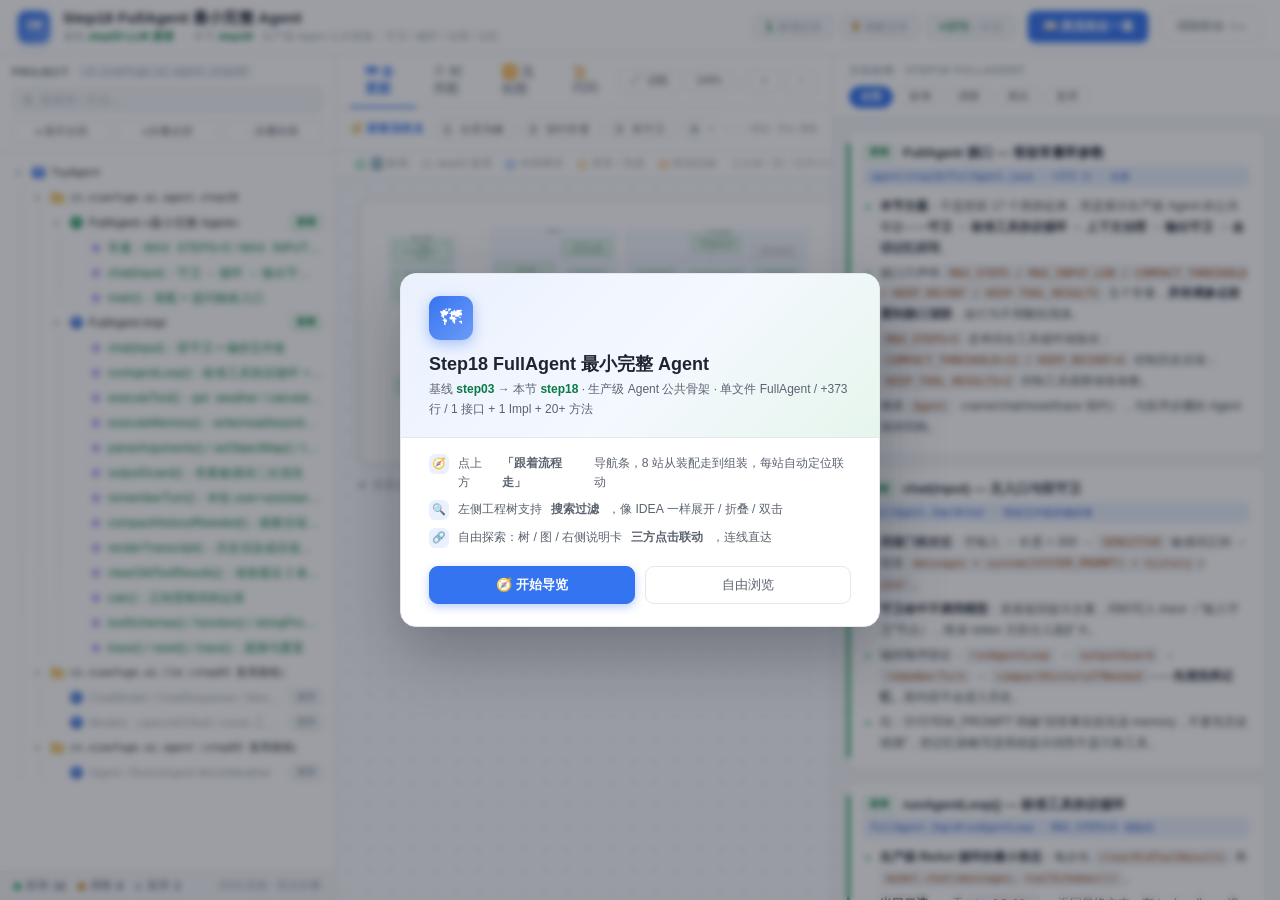
==== commit c8726b49: "feat: 第19节 askAgent" ====
--- a/docs/code-map/step18-full-agent/step18-full-agent.html
+++ b/docs/code-map/step18-full-agent/step18-full-agent.html
@@ -1882,11 +1882,11 @@
 }
 
 /* ══════════════ 启动 ══════════════ */
-renderTree();
-renderDocs();
-indexRows();
-buildRail();
 try {
+  renderTree();
+  renderDocs();
+  indexRows();
+  buildRail();
   for (const name of TABS) {
     const src = { over: OVER_SRC, seq: SEQ_SRC, flow: FLOW_SRC }[name];
     if (!src) continue;
@@ -1904,7 +1904,7 @@
     const el = document.getElementById('cl-' + ln);
     if (el) el.classList.add('anchor');
   });
-  document.getElementById('codeMeta').textContent = 471 行 · 23 个联动锚点;
+  document.getElementById('codeMeta').textContent = '471 行 · 23 个联动锚点';
   TABS.forEach(applyZoom);
 } catch (err) {
   const firstBox = document.getElementById('box-' + TABS[0]);
